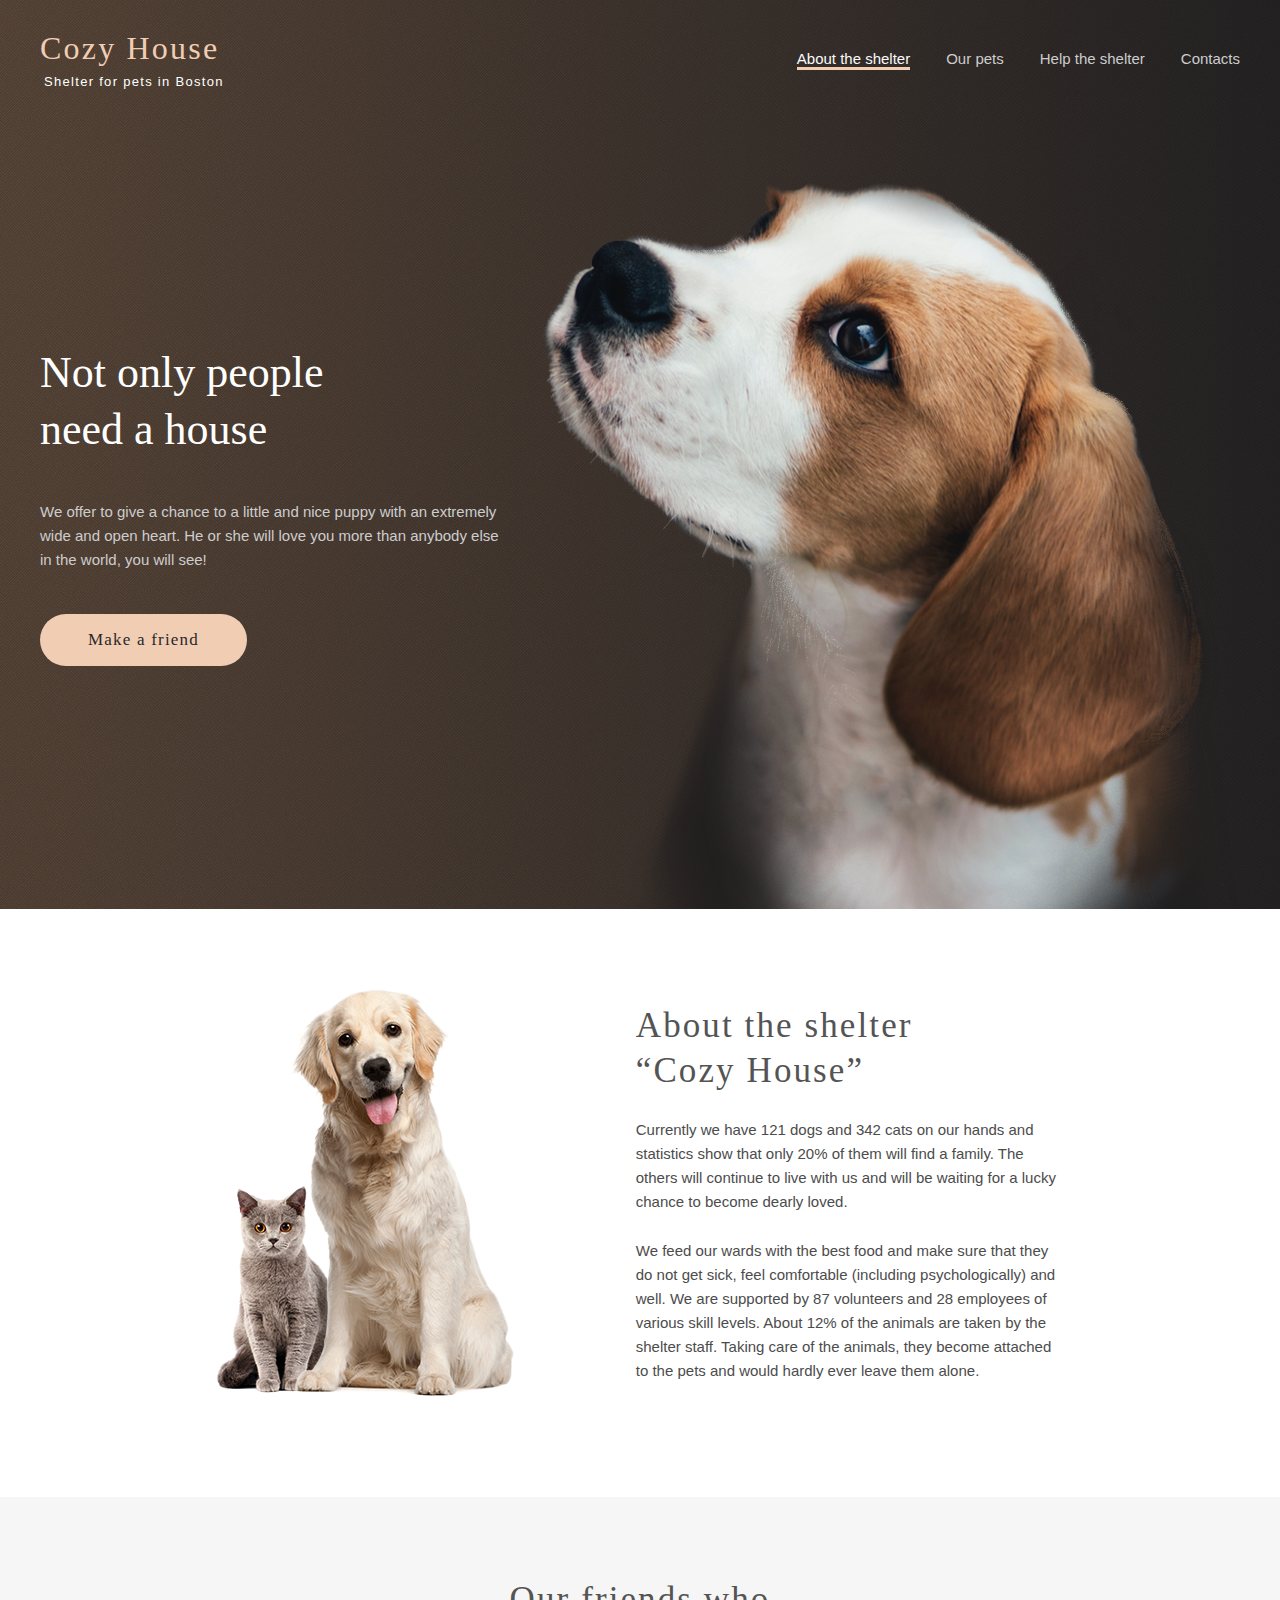
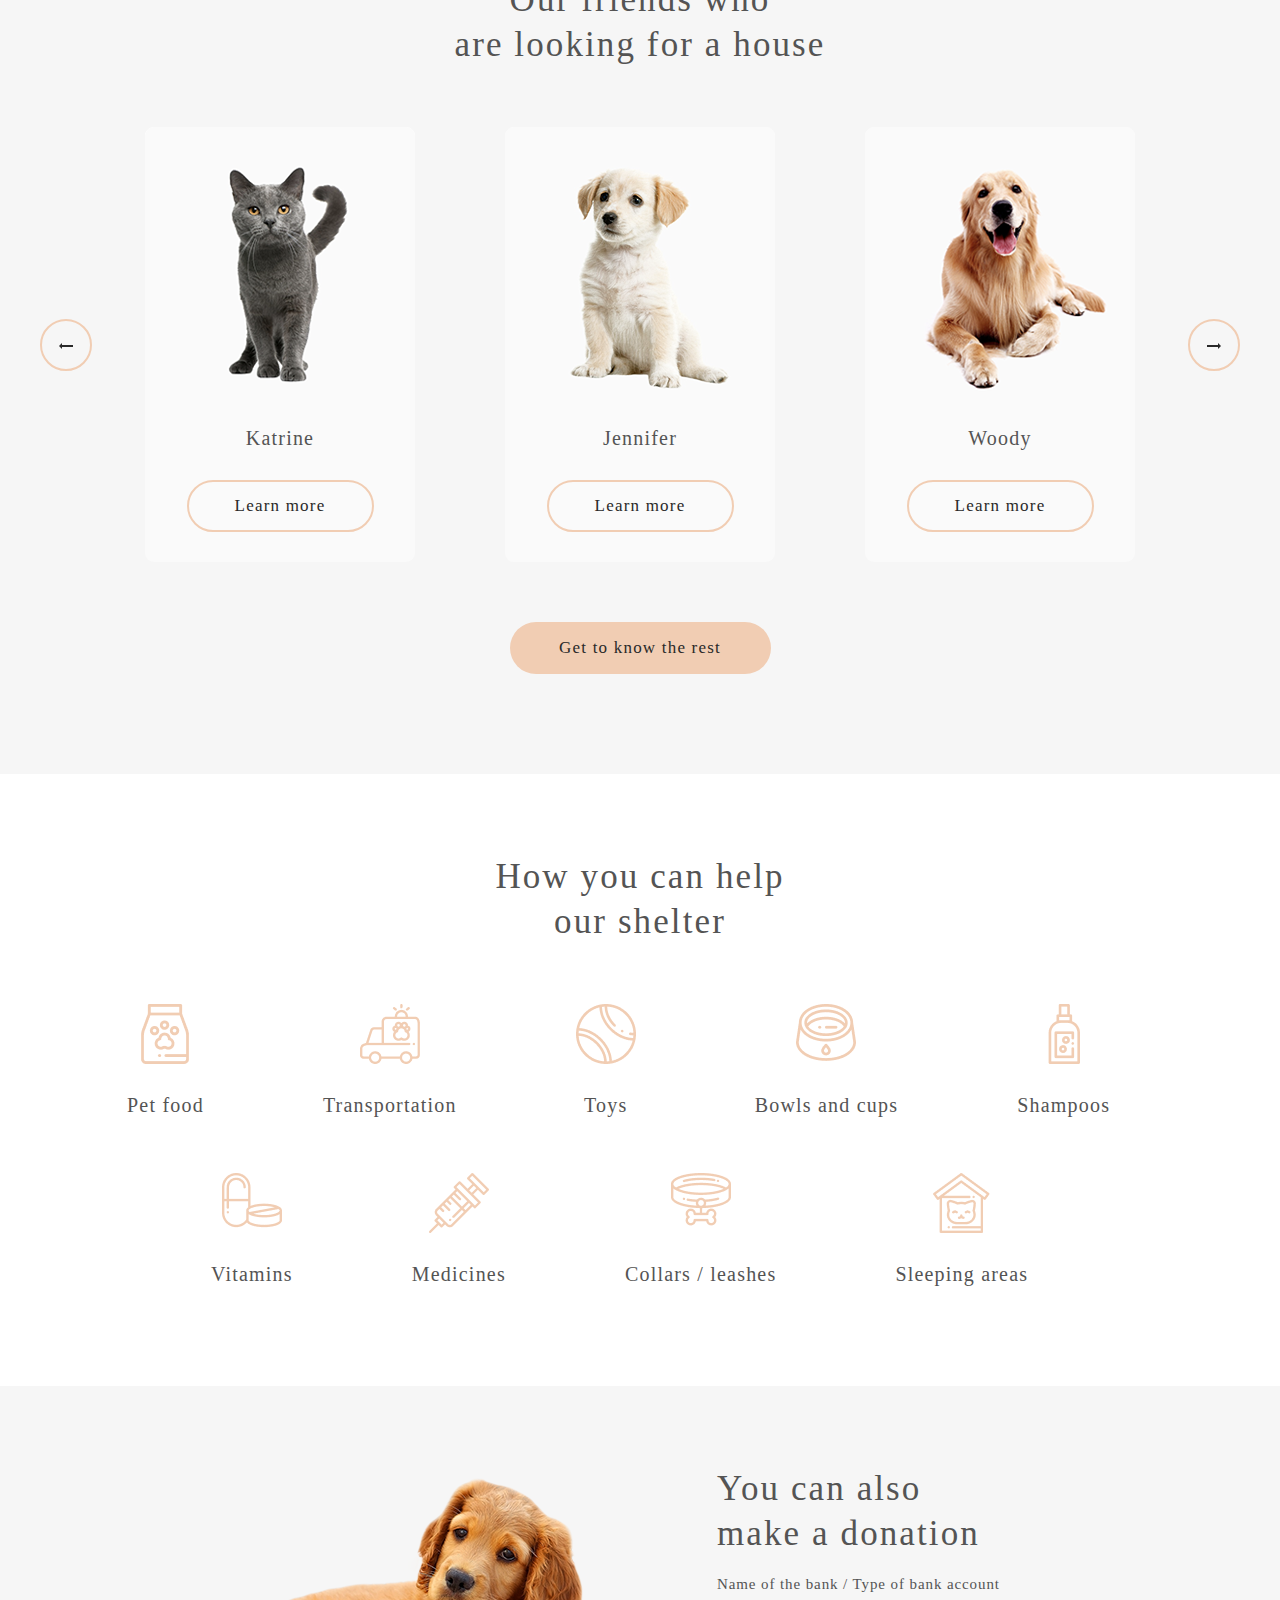
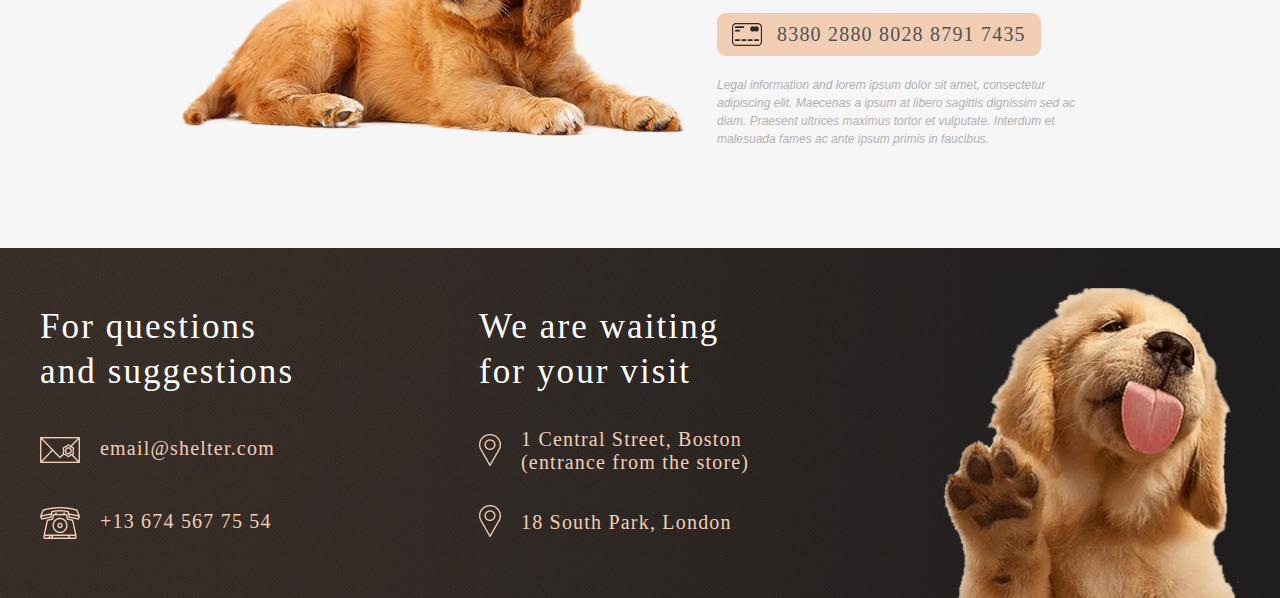
==== shelter/pages/main/index.html @ c8d2d680 "feat: add pets page header responsive" ====
<!DOCTYPE html>
<html lang="en">

<head>
  <meta charset="UTF-8">
  <meta http-equiv="X-UA-Compatible" content="IE=edge">
  <meta name="viewport" content="width=device-width, initial-scale=1.0">
  <link rel="stylesheet" href="./style.css">
  <link rel="icon" href="../../assets/cat-silhouette.svg">
  <title>Shelter</title>
</head>

<body>
  <div class="gradient-container">
    <!-- HEADER -->
    <header class="header">
      <div class="header-wrapper wrapper">
        <div class="header-container">
          <a href="#">
            <div class="logo-container">
              <h3 class="logo-title">
                Cozy House
              </h3>
              <span class="logo-text">Shelter for pets in Boston</span>
            </div>
          </a>
          <nav class="nav top">
            <ul class="nav-list">
              <li class="nav-item nav-link highlight-text">
                About the shelter
              </li>
              <li class="nav-item"><a
                  href="https://rolling-scopes-school.github.io/elenaanisimova-JSFE2023Q1/shelter/pages/our-pets/"
                  class="nav-link">Our pets</a></li>
              <li class="nav-item"><a href="#help" class="nav-link">Help the shelter</a></li>
              <li class="nav-item"><a href="#contacts" class="nav-link">Contacts</a></li>
            </ul>
          </nav>
          <div class="burger-icon-wrapper">
            <div class="burger-line"></div>
            <div class="burger-line"></div>
            <div class="burger-line"></div>
          </div>
        </div>
      </div>
    </header>
    <!-- MAIN  -->
    <main>
      <!--  SECTION NOT ONLY-->
      <section class="section-not-only">
        <div class="section-not-only-wrapper wrapper">
          <div class="not-only-container">
            <div class="not-only-text-container">
              <h1 id="h1" class="not-only-heading mobile-heading">Not only people<br> need a house</h1>
              <div class="paragraph">We offer to give a chance to a little and nice puppy with an extremely<br
                  class="paragraph-space"> wide and open
                heart.
                He or she will love you more than anybody else<br class="paragraph-space"> in the world, you will see!
              </div>
              <a href="#our-friends">
                <div class="button_make-friend button">
                  <span class="button-text">
                    Make a friend
                  </span>
                </div>
              </a>
            </div>
            <div class="not-only-puppy-container"></div>
          </div>
        </div>
      </section>

      <!--  SECTION ABOUT-->
      <section class="section-about">
        <div class="about-section-wrapper  wrapper">
          <div class="about-container">
            <div class="about-section-img"></div>
            <div class="about-text-container">
              <h3 class="about-section-heading section-heading mobile-heading">About the shelter <br> “Cozy House”</h3>
              <div class="about-paragraph first">Currently we have 121 dogs and 342 cats on our hands and statistics
                show
                that
                only 20% of them will find a family. The others will continue to live with us and will be waiting for a
                lucky chance to become dearly loved.</div>
              <div class="about-paragraph second">We feed our wards with the best food and make sure that they do not
                get
                sick,
                feel comfortable (including psychologically) and well. We are supported by 87 volunteers and 28
                employees
                of
                various skill levels. About 12% of the animals are taken by the shelter staff. Taking care of the
                animals,
                they become attached to the pets and would hardly ever leave them alone.</div>
            </div>
          </div>
        </div>
      </section>
      <!--  SECTION OUR FRIENDS-->
      <section class="section-our-friends" id="our-friends">
        <div class="section-our-friends-wrapper wrapper">
          <div class="our-friends-container">
            <h3 class="our-friends-heading section-heading mobile-heading">
              Our friends who <br>
              are looking for a house
            </h3>
            <div class="slider-container">
              <form class="arrow_form left">
                <button type="button" class="arrow-left button">
                  <img src="../../assets/arrow.png" alt="slider-arrow" class="arrow-img arrow-left">
                </button>
              </form>
              <div class="slider-images-container">
                <div class="slider-card">
                  <div class="pet-img kathrine"></div>
                  <div class="pet-name paragraph-20">Katrine</div>
                  <form class="buttons form_learn-more">
                    <button type="button" class="button_learn-more button">
                      <span class="button-text">
                        Learn more
                      </span>
                    </button>
                  </form>
                </div>
                <div class="slider-card jennifer">
                  <div class="pet-img jennifer"></div>
                  <div class="pet-name paragraph-20">Jennifer</div>
                  <form class="buttons form_learn-more">
                    <button type="button" class="button_learn-more button">
                      <span class="button-text">
                        Learn more
                      </span>
                    </button>
                  </form>
                </div>
                <div class="slider-card woody">
                  <div class="pet-img woody"></div>
                  <div class="pet-name paragraph-20">Woody</div>
                  <form class="buttons form_learn-more">
                    <button type="button" class="button_learn-more button">
                      <span class="button-text">
                        Learn more
                      </span>
                    </button>
                  </form>
                </div>
              </div>
              <form class="arrow_form right">
                <button type="button" class="arrow-right button">
                  <img src="../../assets/arrow.png" alt="slider-arrow" class="arrow-img arrow-right">
                </button>
              </form>
            </div>
            <a href="https://rolling-scopes-school.github.io/elenaanisimova-JSFE2023Q1/shelter/pages/our-pets/">
              <div class="buttons form_get-know">
                <div class="button_get-know button">
                  <span class="button-text">
                    Get to know the rest
                  </span>
                </div>
              </div>
            </a>
          </div>
        </div>
      </section>
      <!--  SECTION HELP-->
      <section class="section-help" id="help">
        <h3 class="section-help-heading section-heading mobile-heading">How you can help <br>
          our shelter</h3>
        <div class="section-help-wrapper wrapper">
          <div class="help-container">
            <div class="help-item">
              <img src="../../assets/vector-pet-food.png" alt="pet-food-icon">
              <div class="help-item-text">Pet food</div>
            </div>
            <div class="help-item">
              <img src="../../assets/vector-transportation.png" alt="transportation-icon">
              <div class="help-item-text">Transportation</div>
            </div>
            <div class="help-item">
              <img src="../../assets/vector-toys.png" alt="toys-icon">
              <div class="help-item-text">Toys</div>
            </div>
            <div class="help-item bowls">
              <img src="../../assets/vector-bowls-and-cups.png" alt="bowls-icon">
              <div class="help-item-text">Bowls and cups</div>
            </div>
            <div class="help-item">
              <img src="../../assets/vector-shampoos.png" alt="shampoos-icon">
              <div class="help-item-text">Shampoos</div>
            </div>
            <div class="help-item vitamins">
              <img src="../../assets/vector-vitamins.png" alt="vitamins-icon">
              <div class="help-item-text">Vitamins</div>
            </div>
            <div class="help-item">
              <img src="../../assets/vector-medicines.png" alt="medicines-icon">
              <div class="help-item-text">Medicines</div>
            </div>
            <div class="help-item collars">
              <img src="../../assets/vector-collars.png" alt="collars-icon">
              <div class="help-item-text">Collars / leashes</div>
            </div>
            <div class="help-item">
              <img src="../../assets/vector-sleeping-area.png" alt="sleeping-areas-icon">
              <div class="help-item-text">Sleeping areas</div>
            </div>
          </div>
        </div>
      </section>
      <!--  SECTION DONATION-->
      <section class="section-donation">
        <div class="section-donation-wrapper wrapper">
          <div class="donation-container">
            <div class="donation-puppy-container">
            </div>
            <div class="donation-text-container">
              <h3 class="section-donation-heading section-heading mobile-heading">You can also<br> make a donation</h3>
              <div class="paragraph-bank-name">Name of the bank / Type of bank account</div>
              <div class="card-number-container">
                <img src="../../assets/credit-card.svg" alt="credit-card" class="card-image">
                <a href="#">
                  <div class="card-number">8380 2880 8028 8791 7435</div>
                </a>
              </div>
              <div class="paragraph-card-legal">Legal information and lorem ipsum dolor sit amet, consectetur adipiscing
                elit. Maecenas a ipsum at libero sagittis dignissim sed ac diam. Praesent ultrices maximus tortor et
                vulputate. Interdum et malesuada fames ac ante ipsum primis in faucibus.</div>
            </div>
          </div>
        </div>
      </section>
    </main>
    <!-- FOOTER -->
    <footer class="footer" id="contacts">
      <div class="footer-wrapper wrapper">
        <div class="footer-container">
          <div class="footer-text-container">
            <div class="contacts-container">
              <div class="footer-heading section-heading mobile-heading contacts">For questions <br> and suggestions
              </div>
              <div class="contact-container email">
                <a href="mailto:email@shelter.com">
                  <img src="../../assets/mail.png" alt="email-icon" class="email-img">
                </a>
                <a href="mailto:email@shelter.com">
                  <span class="email contact">email@shelter.com</span>
                </a>
              </div>
              <div class="contact-container">
                <a href="tel:+136745677554">
                  <img src="../../assets/phone.png" alt="phone-icon" class="phone-img">
                </a>
                <a href="tel:+136745677554">
                  <span class="phone contact">+13 674 567 75 54</span></a>
              </div>
            </div>
            <div class="adresses-container">
              <div class="footer-heading section-heading mobile-heading adresses">We are waiting <br> for your visit
              </div>
              <div class="contact-container boston">
                <a href="https://www.google.ru/maps/d/viewer?mid=1NryYrCuIfABGvvx9IG0QaoWJQ10&hl=ru" target="_blank"
                  rel="noopener noreferrer">
                  <img src="../../assets/pin.png" alt="pin-icon" class="pin-img first">
                </a>
                <a href="https://www.google.ru/maps/d/viewer?mid=1NryYrCuIfABGvvx9IG0QaoWJQ10&hl=ru" target="_blank"
                  rel="noopener noreferrer">
                  <span class="location contact">1 Central Street, Boston (entrance from the store)</span>
                </a>
              </div>
              <div class="contact-container london">
                <a href="https://www.google.ru/maps/d/viewer?mid=1M95YwmiNwhFmFcnORhLzRjByabI&hl=ru" target="_blank"
                  rel="noopener noreferrer">
                  <img src="../../assets/pin.png" alt="pin-icon" class="pin-img second">
                </a>
                <a href="https://www.google.ru/maps/d/viewer?mid=1M95YwmiNwhFmFcnORhLzRjByabI&hl=ru" target="_blank"
                  rel="noopener noreferrer">
                  <span class="location contact">18 South Park, London</span>
                </a>
              </div>
            </div>
          </div>
          <div class="footer-image"></div>
        </div>
      </div>
    </footer>
  </div>
  <script src="script.js"></script>
</body>

</html>
---- shelter/pages/main/style.css ----
root {
  --main-color-beige: #F1CDB3;
  --beige-light-hover: #FDDCC4;
}

html {
  scroll-behavior: smooth;

}

* {
  box-sizing: border-box;
  margin-block-start: 0em;
  margin-block-end: 0em;
  margin-inline-start: 0px;
  margin-inline-end: 0px;
  padding-inline-start: 0px;
  font-family: Georgia;
}

body {
  display: flex;
  flex-direction: column;
  justify-content: flex-start;
  min-height: 100vh;
  margin: 0 auto;
  padding: 0;
  /* overflow-x: hidden; */
  width: 100%;
  background-image: radial-gradient(100% 215.42% at 0% 0%, #5B483A 0%, #262425 100%);
}

.gradient-container {
  width: 100%;
  background-image: url(../../assets/noise_transparent.png);
}

main {
  display: flex;
  flex-direction: column;
  justify-content: flex-start;
  height: 100%;
}

a {
  text-decoration: none;
  color: inherit;
  cursor: pointer;
}

.wrapper {
  max-width: 1280px;
  margin: 0 auto;
}

.background-container {
  background-position: top;
  background-size: 100% auto;
  height: 100%;
}

.header {
  padding-top: 30px;
}

.header-container {
  display: flex;
  justify-content: space-between;
  flex-direction: row;
  align-items: center;
  width: 100%;
  height: 100%;
  padding-left: 40px;
  padding-right: 40px;
}

.logo-title {
  font-size: 32px;
  color: #F1CDB3;
  font-weight: 400;
  margin-bottom: 5px;
  letter-spacing: 2.2px;
}

.logo-text {
  color: white;
  font-size: 13px;
  font-family: 'Arial';
  letter-spacing: 1.3px;
  margin-left: 4px;
}

.logo-title:hover,
.logo-text:hover {
  color: #FDDCC4;
  transition: 0.3s;
}

.logo-title:active,
.logo-text:active {
  color: #f8e6da;
  transition: 0.3s;
}

.nav-list {
  display: flex;
  justify-content: center;
  align-items: center;
  list-style: none;
  gap: 36px;
}

.nav-item {
  border-bottom: 3px solid transparent;
}

.nav-link,
.paragraph {
  font-size: 15px;
  color: #CDCDCD;
  font-family: 'Arial';
}

.nav-link:hover {
  color: #FAFAFA;
  transition: 0.3s;
}

.nav-link:active {
  color: #FAFAFA;
  border-bottom: 3px solid #F1CDB3;
  /* transition: 0.3s; */
}

.highlight-text.nav-link {
  color: #Fafafa;
  border-bottom: 3px solid #F1CDB3;
  cursor: auto;
}

.burger-icon-wrapper {
  display: flex;
  flex-direction: column;
  gap: 8px;
  color: white;
}

.burger-line {
  width: 30px;
  height: 2px;
  background-color: #F1CDB3;
}

.not-only-container {
  display: flex;
  flex-direction: row;
  gap: 42px;
  gap: 3.5%;
  margin-left: 40px;
  margin-right: 40px;
  justify-content: flex-start;
}

.not-only-text-container {
  margin-top: 254px;
  width: fit-content;
  width: -moz-fit-content;
}

.not-only-puppy-container {
  background: url(../../assets/start-screen-puppy.png);
  width: 698px;
  height: 728px;
  margin-top: 91px;
}

.not-only-heading {
  font-size: 44px;
  font-family: Georgia;
  font-weight: 400;
  color: white;
  margin-bottom: 42px;
  line-height: 57.2px
}

.button {
  border-radius: 100px;
  padding: 0px;
  border-width: 0px;
  cursor: pointer;
}

.button_make-friend {
  background-color: #F1CDB3;
  width: 207px;
  height: 52px;
  display: flex;
  justify-content: center;
  align-items: center;
}

.button:hover,
.arrow-left.button:hover,
.arrow-right.button:hover,
button:hover {
  background-color: #FDDCC4;
  border: none;
  transition: 0.3s;
}

.button:active,
.arrow-left.button:active,
.arrow-right.button:active,
button:active {
  background-color: #f8e6da;
  border: none;
  transition: 0.3s;
}

.paragraph {
  margin-bottom: 42px;
  line-height: 1.5rem;
}

.button-text {
  color: #292929;
  font-size: 17px;
  font-family: Georgia;
  letter-spacing: 1.2px;
}

/* SECTION ABOUT  */
.section-about {
  background-color: white;
}

.about-container {
  display: flex;
  flex-direction: row;
  justify-content: space-between;
  margin-left: 16.8%;
  margin-right: 16.8%;
  padding-top: 80px;
  padding-bottom: 100px;
  gap: 9.375%;
}

.about-text-container {
  margin-top: 14px;
  display: flex;
  flex-direction: column;
  width: 50.5%;
}

.section-heading {
  font-family: Georgia;
  font-size: 35px;
  font-weight: 400;
  line-height: 45px;
  letter-spacing: 0.06em;
}

.about-section-heading {
  text-align: left;
  color: #545454;
}

.about-section-img {
  height: 408px;
  background-image: url(../../assets/about-pets.png);
  background-repeat: no-repeat;
  min-width: 300px;
}

.about-paragraph.first,
.about-paragraph.second {
  margin-top: 25px;
}

.about-paragraph {
  font-family: Arial;
  font-size: 15px;
  font-weight: 400;
  line-height: 24px;
  text-align: left;
  color: #4C4C4C;
}

/* SECTION OUR FRIENDS/SLIDER */
.section-our-friends {
  background-color: #F6F6F6;
  color: #545454;
  padding-top: 80px;
  padding-bottom: 100px;
  display: flex;
  justify-content: center;
}

.our-friends-heading {
  margin-bottom: 60px;
  text-align: center;
}

.slider-container {
  display: flex;
  flex-direction: row;
  gap: 53px;
  margin-bottom: 60px;
}

.slider-images-container {
  display: flex;
  flex-direction: row;
  gap: 90px;
}

.slider-card {
  background-color: #FAFAFA;
  border-radius: 9px;
  padding-bottom: 30px;
  cursor: pointer;
}

.slider-card:hover {
  background-color: white;
}

.arrow_form {
  display: flex;
  align-items: center;
}

.arrow-left.button,
.arrow-right.button {
  background-color: #F6F6F6;
  border: 2px solid #F1CDB3;
  width: 52px;
  height: 52px;
}

.arrow-img.arrow-right {
  transform: rotate(180deg);
}

/* SLIDER CARDS */
.pet-img {
  width: 270px;
  height: 270px;
  margin-bottom: 30px;
}

.kathrine.pet-img {
  background: url(../../assets/pets-katrine.png);

}

.jennifer.pet-img {
  background: url(../../assets/pets-jennifer.png);
}

.woody.pet-img {
  background: url(../../assets/pets-woody.png);
}

.pet-name {
  margin-bottom: 30px;
}

.paragraph-20,
.help-item-text,
.card-number,
.contact {
  font-family: Georgia;
  font-size: 20px;
  font-weight: 400;
  line-height: 23px;
  letter-spacing: 0.06em;
  text-align: center;
}

.card-number:hover {
  color: #262425;
  transition: 0.3s;
}

.card-number:active {
  color: #292929;
  text-decoration: underline;
  transition: 0.3s;
}

.form_learn-more {
  display: flex;
  justify-content: center;
}

.button_learn-more {
  width: 187px;
  height: 52px;
  background-color: #FAFAFA;
  border: 2px solid #F1CDB3;
}

.button_learn-more:active {
  background-color: #f8e6da !important;
}

.slider-card:hover button {
  background-color: #FDDCC4;
  transition: 0.3s;
}

.form_get-know {
  width: 261px;
  height: 52px;
  margin: 0 auto;
}

.button_get-know {
  width: 261px;
  height: 52px;
  background-color: #F1CDB3;
  display: flex;
  justify-content: center;
  align-items: center;
}

/* SECTION HELP  */

.section-help {
  background: #fff;
  color: #545454;
  padding-top: 80px;
  padding-bottom: 100px;
}

.section-help-heading {
  text-align: center;
  margin-bottom: 60px;
}

.help-container {
  max-width: 80.15%;
  margin-left: auto;
  margin-right: auto;
  display: flex;
  row-gap: 56px;
  column-gap: 119px;
  flex-wrap: wrap;
}

.help-item {
  height: 113px;
  width: fit-content;
  width: -moz-fit-content;
  display: flex;
  flex-direction: column;
  justify-content: space-between;
}

.help-item img {
  align-self: center;

}

.help-item.vitamins {
  margin-left: 84px;
}

/* SECTION DONATION  */

.section-donation {
  background-color: #F6F6F6;
  color: #545454;
  padding-top: 80px;
  padding-bottom: 100px;
}

.donation-container {
  margin-left: auto;
  margin-right: auto;
  display: flex;
  flex-direction: row;
  gap: 30px;
  width: 71.56%;
  min-width: 888px;
}

.donation-text-container {
  min-width: 353px;
}

.donation-puppy-container {
  background: no-repeat url(../../assets/donation-dog.png);
  width: 505px;
  min-width: 505px;
  height: 261px;
  margin-top: 11px;
}

.paragraph-bank-name {
  margin-top: 20px;
  margin-bottom: 20px;
  font-size: 15px;
  line-height: 17px;
  letter-spacing: 0.06em;
}

.card-number-container {
  display: flex;
  flex-direction: row;
  width: fit-content;
  width: -moz-fit-content;
  gap: 15px;
  background-color: #F1CDB3;
  padding: 10px 15px;
  border-radius: 9px;
  margin-bottom: 20px;
}

.paragraph-card-legal {
  font-family: Arial;
  font-size: 12px;
  font-style: italic;
  font-weight: 400;
  line-height: 18px;
  text-align: left;
  color: #B2B2B2;
}

/* FOOTER  */
.footer {
  background-image: url(../../assets/noise_transparent.png);
  padding-top: 40px;
}

.footer-container {
  margin-left: 40px;
  margin-right: 40px;
  display: flex;
  flex-direction: row;
  justify-content: space-between;
}

.footer-text-container {
  display: flex;
  flex-direction: row;
  justify-content: space-between;
  width: 57.89vw;
  padding-top: 16px;
}

.footer-heading {
  color: #fff;
}

.footer-heading.contacts {
  margin-bottom: 43px;

}

.contacts-container {
  max-width: 279px;
}

.footer-heading.adresses {
  margin-bottom: 34px;
}

.adresses-container {
  max-width: 302px;
}

.contact-container {
  display: flex;
  flex-direction: row;
  gap: 20px;
}

.contact-container span:hover {
  color: #F6F6F6;
  transition: 0.4s;
}

.contact-container span:active {
  color: #F6F6F6;
  text-decoration: underline;
  transition: 0.4s;
}

.contact-container img {
  align-self: flex-start;
}

.contact-container img:hover {
  background-color: #fddcc453;
  transition: 0.4s;
}

.contact-container img:active {
  background-color: #fafafa73;
  transition: 0.4s;
}

.contact {
  color: #F1CDB3;
  text-align: left;
}

.boston {
  margin-bottom: 37px;
}

.contact-container.email {
  margin-bottom: 43px;
}

.phone-img {
  margin-top: -3px;
}

.pin-img.first {
  margin-top: 6px;
}

.pin-img.second {
  margin-top: -6px;
}

.pin-img:hover {
  border-radius: 5px;
  transition: 0.4s;
}

.pin-img:active {
  border-radius: 5px;
  transition: 0.4s;
}

.footer-image {
  background: no-repeat url(../../assets/footer-puppy.png);
  width: 300px;
  height: 310px;
}

@media screen and (max-width: 1279px) {

  .not-only-container {
    /* gap:0; */
    margin-right: 0;
  }

  .about-container {
    margin-left: 16vw;
    margin-right: 16vw;
  }

  /* SLIDER  */

  .slider-card.woody {
    display: none;
  }

  .help-item.vitamins {
    margin-left: 0;
  }

  .help-container {
    max-width: 82%;
    column-gap: 60px;
    display: grid;
    grid-template-columns: repeat(3, 22.1vw);
    grid-template-rows: repeat(3, 1fr);
    justify-content: center;
    justify-items: center;
  }

  .help-item {
    align-self: center
  }

  .help-item-text {
    min-width: 170px;
  }

}

@media screen and (max-width: 1200px) {
  .not-only-container {
    flex-direction: column;
    align-items: center;
    margin-top: 60px;
    margin-left: auto;
    margin-right: auto;
    width: 59.89%;
  }

  .not-only-text-container {
    margin-top: 2px;
  }

  .not-only-puppy-container {
    background: no-repeat url(../../assets/start-screen-puppy-tablet.png);
    width: 569px;
    height: 593px;
    max-height: 593px;
    margin-top: 98px;
    margin-left: 17.9vw;
  }

  .button_make-friend {
    margin-left: auto;
    margin-right: auto;
  }
}

@media screen and (max-width: 1060px) {
  .footer {
    padding-top: 14px;
  }

  .footer-container {
    width: 75.39vw;
    margin-left: auto;
    margin-right: auto;
  }

  .footer-container {
    flex-direction: column;
    align-items: center;
    gap: 62px;
  }

  .footer-text-container {
    width: 83.39vw;
  }
}

@media screen and (max-width: 976px) {
  .about-container {
    margin-left: 10vw;
    margin-right: 10vw;
  }

  .slider-images-container {
    gap: 8.2vw;
  }

  .slider-container {
    gap: 5vw;
  }

  .donation-container {
    flex-direction: column-reverse;
    align-items: center;
    width: fit-content;
    max-width: 505px;
    min-width: auto;
    gap: 49px;
  }

  .donation-text-container {
    max-width: 380px;
  }

  .paragraph-bank-name {
    margin-top: 19px;
    margin-bottom: 19px;
  }
}

@media screen and (max-width: 830px) {
  .about-section-heading {
    min-width: 302px;
  }

  .slider-images-container {
    gap: 6.2vw;
  }

  .slider-container {
    gap: 3vw;
  }
}

@media screen and (max-width: 785px) {
  .paragraph-space {
    display: none;
  }
}

@media screen and (min-width: 768px) {
  .burger-icon-wrapper {
    display: none;
  }
}

@media screen and (max-width: 768px) {

  .header-container {
    padding-left: 30px;
    padding-right: 30px;
  }

  /* SECTION ABOUT  */

  .about-container {
    flex-direction: column-reverse;
    margin-left: 22vw;
    margin-right: 22vw;
    gap: 80px;
  }

  .about-text-container {
    margin-top: 0;
    width: 100%;
  }

  .about-section-img {
    margin: auto;
    width: 69.7%;
    min-width: 300px;
    background-size: contain;
    background-position: left;
  }

  /* SLIDER SECTION  */

  .our-friends-container {
    padding-left: 30px;
    padding-right: 30px;
  }

  .slider-container {
    gap: 12px;
  }

  .slider-images-container {
    gap: 40px;
  }
}

@media screen and (max-width: 767.2px) {

  .nav-item,
  .nav,
  .nav-list {
    display: none;
  }

  .paragraph-space {
    display: none;
  }

  .not-only-container {
    text-align: center;
    width: 90%;
    gap: 0;
  }

  .not-only-puppy-container {
    width: 74vw;
    min-width: 260px;
    height: 77vw;
    min-height: 272px;
    background-size: 100% auto;
  }

  .not-only-heading {
    font-size: 30px;
    line-height: normal;
  }

  .about-section-heading {
    min-width: auto;
    text-align: center;
  }

  .our-friends-container {
    padding-left: 0;
    padding-right: 0;
  }

  .slider-container {
    position: relative;
    margin-bottom: 114px;
  }

  .arrow_form {
    position: absolute;
    bottom: -71px;
  }

  .arrow_form.left {
    left: calc(50% - 92px);
  }

  .arrow_form.right {
    right: calc(50% - 92px);
  }

  /* HELP SECTION */

  .section-help {
    padding-top: 42px;
  }

  .section-help-heading {
    margin-bottom: 42px;
  }

  .help-container {
    grid-template-columns: repeat(2, 40.6vw);
    grid-gap: 30px;
  }

  .help-item {
    height: 87px;
  }

  .help-item img {
    max-height: 50px;
  }

  .help-item.collars img {
    max-height: 43.7px;
    margin-top: 2px;
  }

  .help-item.vitamins img {
    max-height: 45.13px;
    margin-top: 2px;
  }

  .help-item.bowls img {
    max-height: 47.35px;
  }

  .help-item-text {
    font-size: 15px;
    line-height: 16.5px;
    min-width: 130px;
  }

  /* SECTION DONATION  */
  .donation-container {
    width: 87.5%;
  }

  .donation-text-container {
    min-width: fit-content;
  }

  .section-donation-heading,
  .footer-heading {
    text-align: center;
  }

  .card-number-container {
    margin-left: auto;
    margin-right: auto;
  }

  .paragraph-bank-name {
    text-align: center;
    letter-spacing: normal;
  }

  .paragraph-card-legal {
    max-width: 370px;
    text-align: justify;
  }

  /* FOOTER  */
  .footer-container {
    gap: 37px;
  }

  .footer-text-container {
    flex-direction: column;
    width: 93.75vw;
    align-items: center;
    gap: 35px;
  }

  .footer-container br {
    display: none;
  }

  .contact-container {
    justify-content: center;
  }

  .section-heading.adresses {
    width: 289px;
    margin-left: 5px;
    margin-bottom: 39px;
  }

  .boston {
    margin-bottom: 44px;
  }

  .pin-img.second {
    margin-top: -4px;
  }

  .contact-container.boston,
  .contact-container.london {
    justify-content: flex-start;
  }

  .contact-container.london span {
    padding-top: 2px;
  }

}
@media screen and (max-width: 767px) {

  .nav-item,
  .nav,
  .nav-list {
    display: none;
  }

  .paragraph-space {
    display: none;
  }

  .not-only-container {
    text-align: center;
    width: 90%;
    gap: 0;
  }

  .not-only-puppy-container {
    width: 74vw;
    min-width: 260px;
    height: 77vw;
    min-height: 272px;
    background-size: 100% auto;
  }

  .not-only-heading {
    font-size: 30px;
    line-height: normal;
  }

  .about-section-heading {
    min-width: auto;
    text-align: center;
  }

  .our-friends-container {
    padding-left: 0;
    padding-right: 0;
  }

  .slider-container {
    position: relative;
    margin-bottom: 114px;
  }

  .arrow_form {
    position: absolute;
    bottom: -71px;
  }

  .arrow_form.left {
    left: calc(50% - 92px);
  }

  .arrow_form.right {
    right: calc(50% - 92px);
  }

  /* HELP SECTION */

  .section-help {
    padding-top: 42px;
  }

  .section-help-heading {
    margin-bottom: 42px;
  }

  .help-container {
    grid-template-columns: repeat(2, 40.6vw);
    grid-gap: 30px;
  }

  .help-item {
    height: 87px;
  }

  .help-item img {
    max-height: 50px;
  }

  .help-item.collars img {
    max-height: 43.7px;
    margin-top: 2px;
  }

  .help-item.vitamins img {
    max-height: 45.13px;
    margin-top: 2px;
  }

  .help-item.bowls img {
    max-height: 47.35px;
  }

  .help-item-text {
    font-size: 15px;
    line-height: 16.5px;
    min-width: 130px;
  }

  /* SECTION DONATION  */
  .donation-container {
    width: 87.5%;
  }

  .donation-text-container {
    min-width: fit-content;
  }

  .section-donation-heading,
  .footer-heading {
    text-align: center;
  }

  .card-number-container {
    margin-left: auto;
    margin-right: auto;
  }

  .paragraph-bank-name {
    text-align: center;
    letter-spacing: normal;
  }

  .paragraph-card-legal {
    max-width: 370px;
    text-align: justify;
  }

  /* FOOTER  */
  .footer-container {
    gap: 37px;
  }

  .footer-text-container {
    flex-direction: column;
    width: 93.75vw;
    align-items: center;
    gap: 35px;
  }

  .footer-container br {
    display: none;
  }

  .contact-container {
    justify-content: center;
  }

  .section-heading.adresses {
    width: 289px;
    margin-left: 5px;
    margin-bottom: 39px;
  }

  .boston {
    margin-bottom: 44px;
  }

  .pin-img.second {
    margin-top: -4px;
  }

  .contact-container.boston,
  .contact-container.london {
    justify-content: flex-start;
  }

  .contact-container.london span {
    padding-top: 2px;
  }

}


@media screen and (max-width: 762px) {

  .section-help,
  .about-container,
  .section-donation {
    padding-bottom: 13.125vw;
  }

}

@media screen and (max-width: 640px) {
  .header-container {
    padding-left: 10px;
    padding-right: 10px;
  }

  .about-container {
    margin-left: 15vw;
    margin-right: 15vw;
  }


  .about-section-img {
    width: calc(47vw);
    min-width: 260px;
  }

  .slider-card.jennifer {
    display: none;
  }

  .slider-container {
    justify-content: center;
  }
}

@media screen and (max-width: 621px) {

  .donation-puppy-container {
    width: 81.25vw;
    height: 42.25vw;
    min-width: 260px;
    min-height: 135.2px;
    background-size: 100% auto;
  }
}

@media screen and (max-width: 603px) {
  .section-donation {
    padding-top: 13.125vw;
  }
}

@media screen and (max-width: 460px) {
  .our-friends-heading {
    font-size: 7.8125vw;
    min-width: 400px;
    min-width: 86.9vw;
  }
}

@media screen and (max-width: 448px) {

  .mobile-heading.section-help-heading,
  .about-section-heading,
  .our-friends-heading,
  .section-donation-heading,
  .footer-heading {
    font-size: 7.8125vw;
    line-height: 10.15vw;
  }
}

@media screen and (max-width: 426px) {

  .card-number {
    font-size: 4.6875vw;
  }

}

@media screen and (max-width: 369px) {

  .footer-image {
    width: 81.35vw;
    height: 84vw;
    background-size: 100% auto;
    background-size: contain;
  }

}

@media screen and (max-width: 326px) {
  .card-number-container {
    gap: 14px
  }
}

@media screen and (max-width: 320px) {

  .header-container {
    padding-left: 20px;
    padding-right: 20px;
  }

  .not-only-container {
    width: auto;
    margin-left: 10px;
    margin-right: 10px;
  }

  .not-only-text-container {
    margin-top: 0px;
  }

  .not-only-puppy-container {
    background: no-repeat url(../../assets/start-screen-puppy-mobile.png);
    margin-top: 104px;
    margin-left: 40px;
  }

  .mobile-heading {
    font-size: 25px;
    text-align: center;
    line-height: 32.5px;
    letter-spacing: 1.35px;
  }

  .paragraph {
    text-align: center;
  }

  /* SECTION ABOUT  */
  .about-container {
    margin-left: 25px;
    margin-right: 25px;
    padding-top: 42px;
    gap: 40px;
    padding-bottom: 42.4px;
  }

  .about-paragraph {
    text-align: justify;
  }

  .about-paragraph.second {
    margin-top: 21px;
  }

  .about-section-img {
    height: 353.6px;
    width: 96.3%;
  }

  /* SLIDER SECTION */

  .section-our-friends {
    padding-top: 42px;
    padding-bottom: 42px;
  }

  .our-friends-container {
    margin-left: 10px;
    margin-right: 10px;
    padding-left: 0;
    padding-right: 0;
  }

  .our-friends-heading {
    margin-bottom: 42px;
  }

  .slider-images-container {
    margin-left: auto;
    margin-right: auto;
  }

  .section-help {
    padding-bottom: 42px;
  }

  /* SECTION DONATION  */

  .section-donation {
    padding-top: 40px;
    padding-bottom: 42px;
  }

  .donation-container {
    width: 87.5%;
    gap: 42px;
  }

  .donation-text-container {
    min-width: 281px;
  }

  .donation-puppy-container {
    background: no-repeat url(../../assets/donation-dog-mobile.png);
    width: 260px;
    min-width: 260px;
    height: 135.2px;
    margin-top: 0px;
  }

  .paragraph-bank-name {
    letter-spacing: 0;
    margin-left: -1px;
    margin-top: 24px;
    margin-bottom: 24px;
  }

  .card-number-container {
    padding: 10px 15px;
    gap: 15px;
  }

  .card-number {
    font-size: 15px;
    line-height: 17px;
    text-align: left;
    margin-top: 3px;
  }

  .paragraph-card-legal {
    text-align: justify;
  }
}
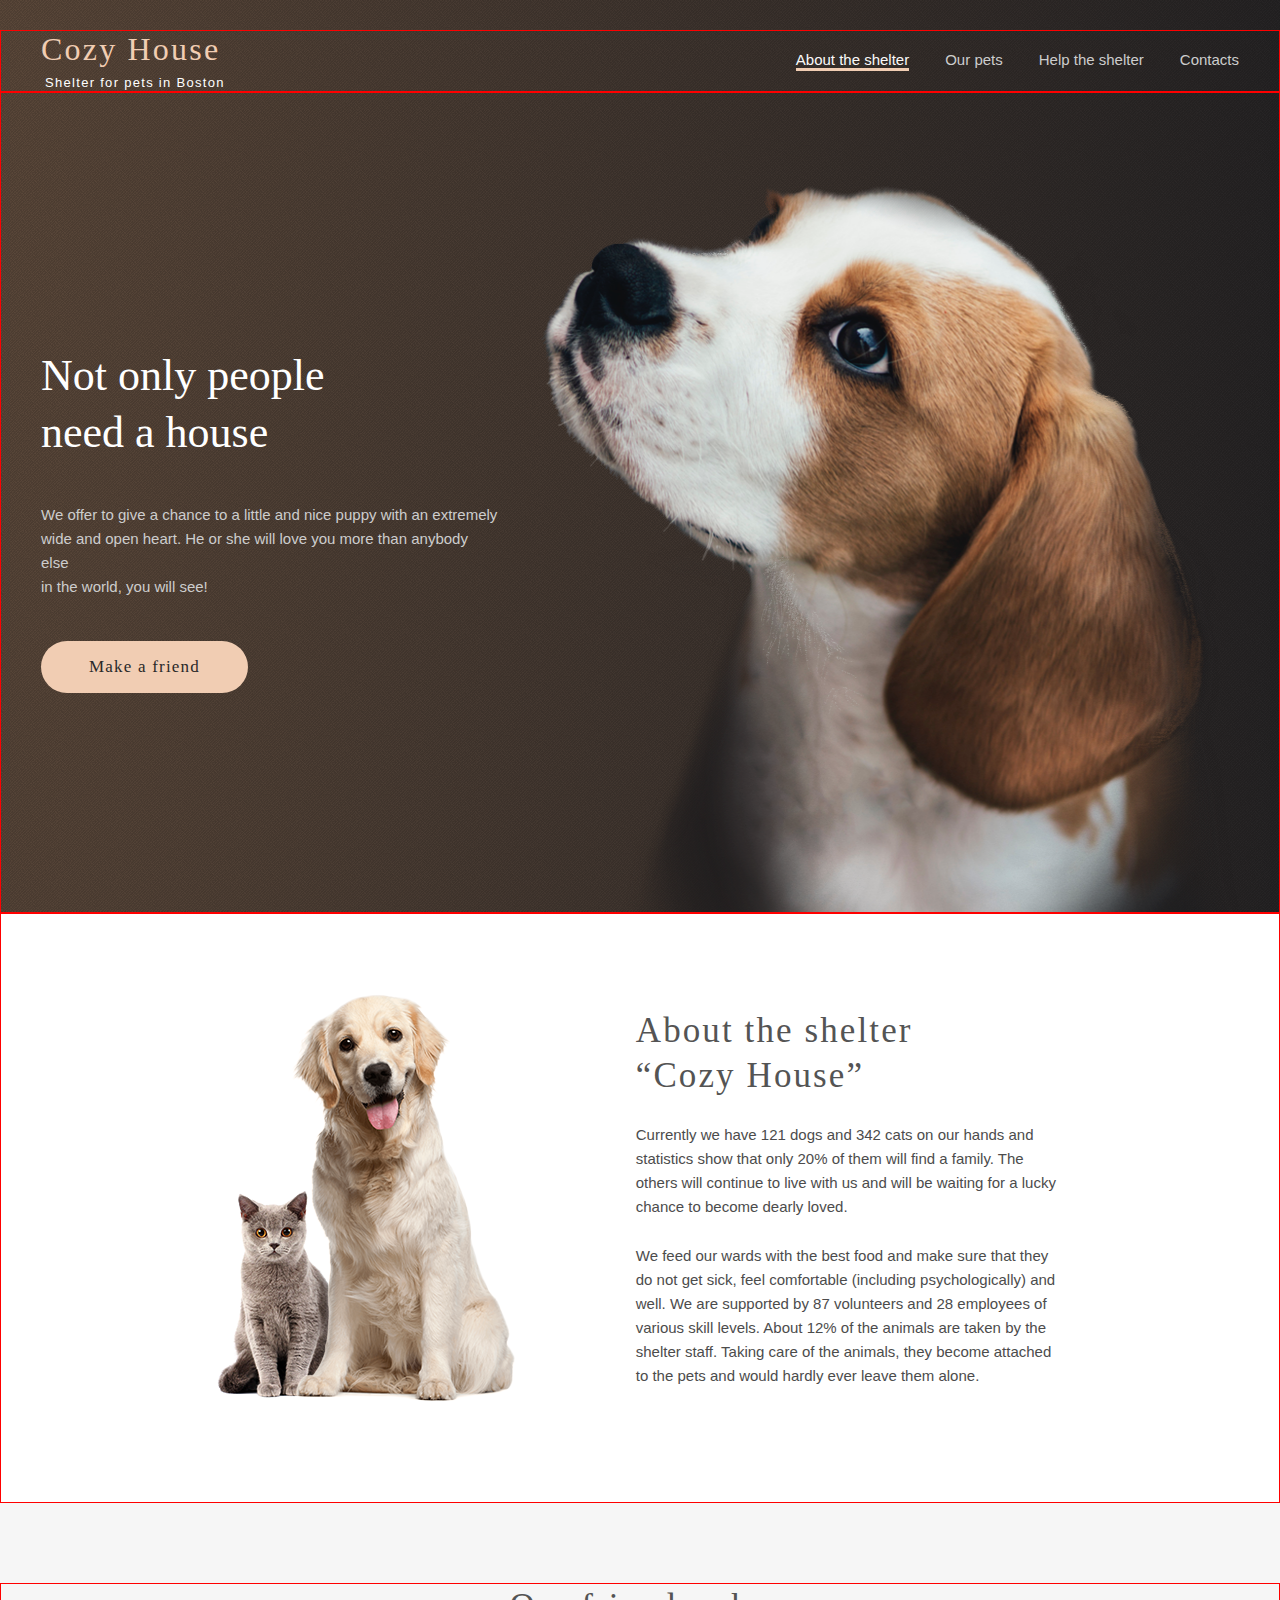
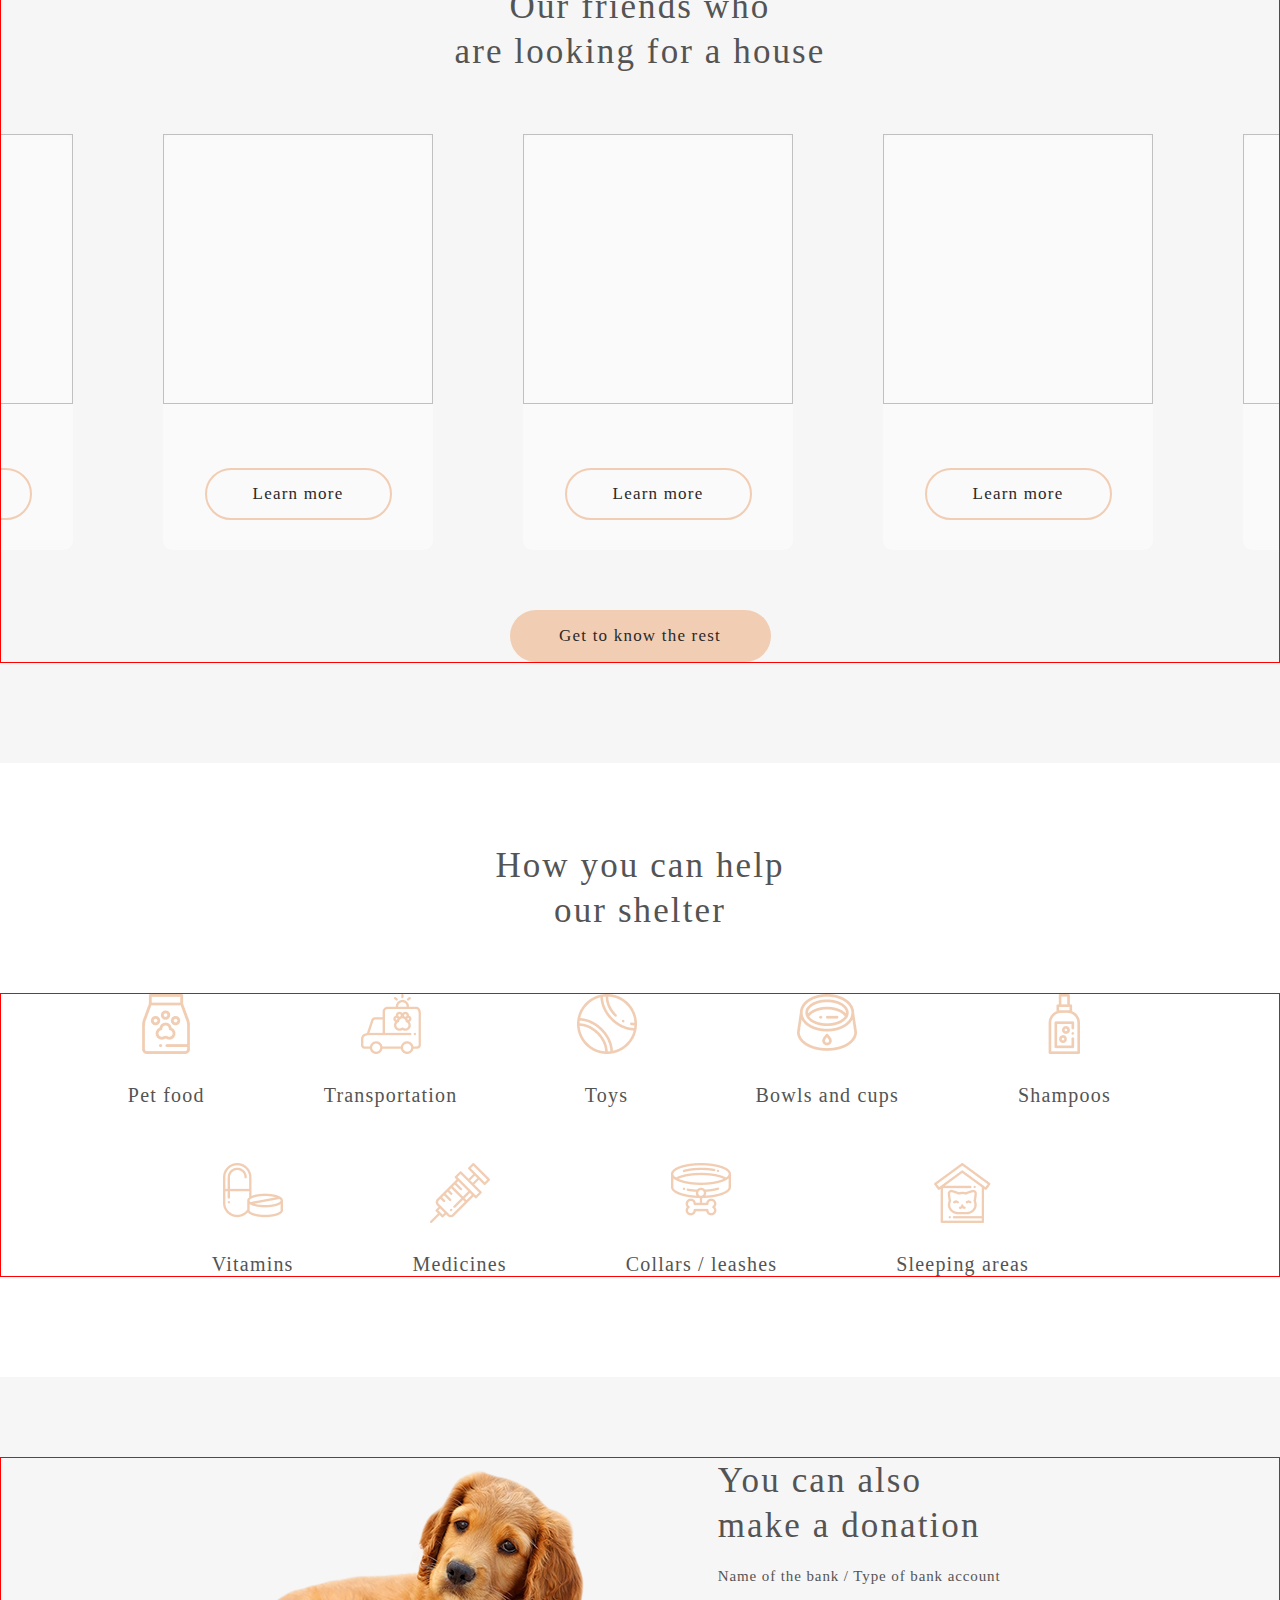
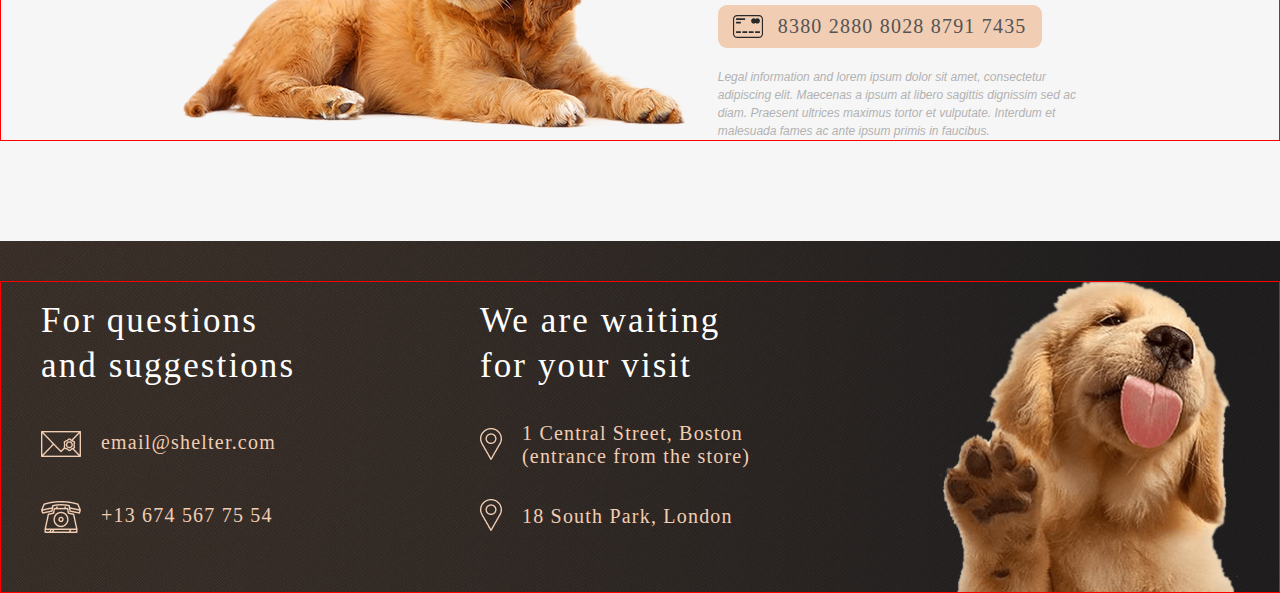
==== commit 25687dbf: "feat: add slider html" ====
--- a/shelter/pages/main/index.html
+++ b/shelter/pages/main/index.html
@@ -36,7 +36,21 @@
               <li class="nav-item"><a href="#contacts" class="nav-link">Contacts</a></li>
             </ul>
           </nav>
-          <div class="burger-icon-wrapper">
+          <!-- BURGER MENU  -->
+          <div class="pop-up-background">
+          </div>
+          <div class="burger-menu-container">
+            <ul class="burger-list">
+              <li class="burger-list-item burger-link "><a class="not-active"> About the shelter</a></li>
+              <li class="burger-list-item"><a
+                  href="https://rolling-scopes-school.github.io/elenaanisimova-JSFE2023Q1/shelter/pages/our-pets/"
+                  class="burger-link active">Our pets</a></li>
+              <li class="burger-list-item"><a href="#help" class="burger-link active">Help the shelter</a></li>
+              <li class="burger-list-item"><a href="#contacts" class="burger-link active">Contacts</a></li>
+            </ul>
+          </div>
+
+          <div class="burger-icon-wrapper burger-open-button">
             <div class="burger-line"></div>
             <div class="burger-line"></div>
             <div class="burger-line"></div>
@@ -109,40 +123,10 @@
                   <img src="../../assets/arrow.png" alt="slider-arrow" class="arrow-img arrow-left">
                 </button>
               </form>
-              <div class="slider-images-container">
-                <div class="slider-card">
-                  <div class="pet-img kathrine"></div>
-                  <div class="pet-name paragraph-20">Katrine</div>
-                  <form class="buttons form_learn-more">
-                    <button type="button" class="button_learn-more button">
-                      <span class="button-text">
-                        Learn more
-                      </span>
-                    </button>
-                  </form>
-                </div>
-                <div class="slider-card jennifer">
-                  <div class="pet-img jennifer"></div>
-                  <div class="pet-name paragraph-20">Jennifer</div>
-                  <form class="buttons form_learn-more">
-                    <button type="button" class="button_learn-more button">
-                      <span class="button-text">
-                        Learn more
-                      </span>
-                    </button>
-                  </form>
-                </div>
-                <div class="slider-card woody">
-                  <div class="pet-img woody"></div>
-                  <div class="pet-name paragraph-20">Woody</div>
-                  <form class="buttons form_learn-more">
-                    <button type="button" class="button_learn-more button">
-                      <span class="button-text">
-                        Learn more
-                      </span>
-                    </button>
-                  </form>
-                </div>
+              <div class="slider-visible-wrapper">
+                <div class="slider-images-container slider-part-one"> </div>
+                <div class="slider-images-container slider-part-two"> </div>
+                <div class="slider-images-container slider-part-three"> </div>
               </div>
               <form class="arrow_form right">
                 <button type="button" class="arrow-right button">
@@ -284,7 +268,7 @@
       </div>
     </footer>
   </div>
-  <script src="script.js"></script>
+  <script type="module" src="script.js"></script>
 </body>
 
 </html>--- a/shelter/pages/main/style.css
+++ b/shelter/pages/main/style.css
@@ -16,6 +16,7 @@
   margin-inline-end: 0px;
   padding-inline-start: 0px;
   font-family: Georgia;
+  /* border: 1px solid red; */
 }
 
 body {
@@ -40,17 +41,20 @@
   flex-direction: column;
   justify-content: flex-start;
   height: 100%;
+
 }
 
 a {
   text-decoration: none;
   color: inherit;
   cursor: pointer;
+  font-family: inherit;
 }
 
 .wrapper {
   max-width: 1280px;
   margin: 0 auto;
+  border: 1px solid red;
 }
 
 .background-container {
@@ -138,11 +142,102 @@
   cursor: auto;
 }
 
+/* BURGER  */
+
+.burger-menu-container {
+  width: 320px;
+  height: 100vh;
+  background-color: #292929;
+  position: fixed;
+  top: 0;
+  right: 0;
+  z-index: 10;
+  transform: translateX(150%);
+  transition: 0.6s ease-out;
+}
+
+.burger-menu_active {
+  transform: translateX(0);
+}
+
+.burger-icon_active {
+  transform: rotate(-90deg);
+  transition: 0.6s all linear;
+  margin-right: -10px;
+}
+
+
+.hidden {
+  visibility: hidden;
+}
+
+.pop-up-background {
+  width: 100vw;
+  height: 100vh;
+  position: absolute;
+  top: 0;
+  left: 0;
+  background-color: #000;
+  opacity: 0.5;
+  transition: 0.3s all linear;
+  overflow: hidden;
+  display: none;
+}
+
+.appearing {
+  transition: 0.3s all linear;
+  display: block;
+}
+
+.burger-list {
+  margin-top: 250px;
+  list-style: none;
+}
+
+.burger-list-item {
+  font-family: Arial;
+  font-size: 32px;
+  font-weight: 400;
+  line-height: 51px;
+  text-align: center;
+  color: #CDCDCD;
+  margin-bottom: 40px;
+}
+
+.burger-link.active:hover {
+  color: #FAFAFA;
+  transition: 0.3s;
+}
+
+.burger-link.active:active {
+  color: #FAFAFA;
+  border-bottom: 3px solid #F1CDB3;
+  transition: 0.3s;
+}
+
+.not-active {
+  cursor: pointer;
+  border-bottom: 3px solid #F1CDB3;
+  color: #FAFAFA;
+}
+
 .burger-icon-wrapper {
   display: flex;
   flex-direction: column;
   gap: 8px;
-  color: white;
+  cursor: pointer;
+  transition: 0.4s all linear;
+  z-index: 100;
+}
+
+.burger-icon-wrapper:hover > .burger-line {
+  background-color: #f8e6da;
+  transition: 0.3s;
+}
+
+.burger-icon-wrapper:active > .burger-line {
+  background-color: #FAFAFA;
+  transition: 0.3s;
 }
 
 .burger-line {
@@ -150,6 +245,12 @@
   height: 2px;
   background-color: #F1CDB3;
 }
+
+.no-scroll {
+  overflow-y: hidden;
+}
+
+/* SECTION NOT ONLY  */
 
 .not-only-container {
   display: flex;
@@ -270,6 +371,7 @@
   background-image: url(../../assets/about-pets.png);
   background-repeat: no-repeat;
   min-width: 300px;
+  overflow-x: hidden;
 }
 
 .about-paragraph.first,
@@ -302,10 +404,23 @@
 }
 
 .slider-container {
+  max-width: 1280px;
   display: flex;
   flex-direction: row;
+  justify-content: center;
   gap: 53px;
   margin-bottom: 60px;
+  position: relative;
+  overflow-x: hidden;
+}
+
+.slider-visible-wrapper {
+  width: 300%;
+  display: flex;
+  flex-direction: row;
+  justify-content: flex-start;
+  flex-shrink: 0;
+  gap: 90px;
 }
 
 .slider-images-container {
@@ -326,8 +441,19 @@
 }
 
 .arrow_form {
+  position: absolute;
+  top: 50%;
   display: flex;
   align-items: center;
+  z-index: 10;
+}
+
+.arrow_form.left {
+  left: -90px;
+}
+
+.arrow_form.right {
+  right: -90px;
 }
 
 .arrow-left.button,
@@ -547,6 +673,7 @@
   flex-direction: row;
   justify-content: space-between;
   width: 57.89vw;
+  max-width: 800px;
   padding-top: 16px;
 }
 
@@ -737,6 +864,7 @@
 }
 
 @media screen and (max-width: 976px) {
+
   .about-container {
     margin-left: 10vw;
     margin-right: 10vw;
@@ -790,7 +918,9 @@
 }
 
 @media screen and (min-width: 768px) {
-  .burger-icon-wrapper {
+
+  .burger-icon-wrapper,
+  .burger-menu-container {
     display: none;
   }
 }
@@ -820,8 +950,8 @@
     margin: auto;
     width: 69.7%;
     min-width: 300px;
-    background-size: contain;
-    background-position: left;
+    background-size: 100% auto;
+    background-position: center
   }
 
   /* SLIDER SECTION  */
@@ -1015,6 +1145,7 @@
   }
 
 }
+
 @media screen and (max-width: 767px) {
 
   .nav-item,
@@ -1143,7 +1274,6 @@
 
   .paragraph-card-legal {
     max-width: 370px;
-    text-align: justify;
   }
 
   /* FOOTER  */
@@ -1416,7 +1546,4 @@
     margin-top: 3px;
   }
 
-  .paragraph-card-legal {
-    text-align: justify;
-  }
 }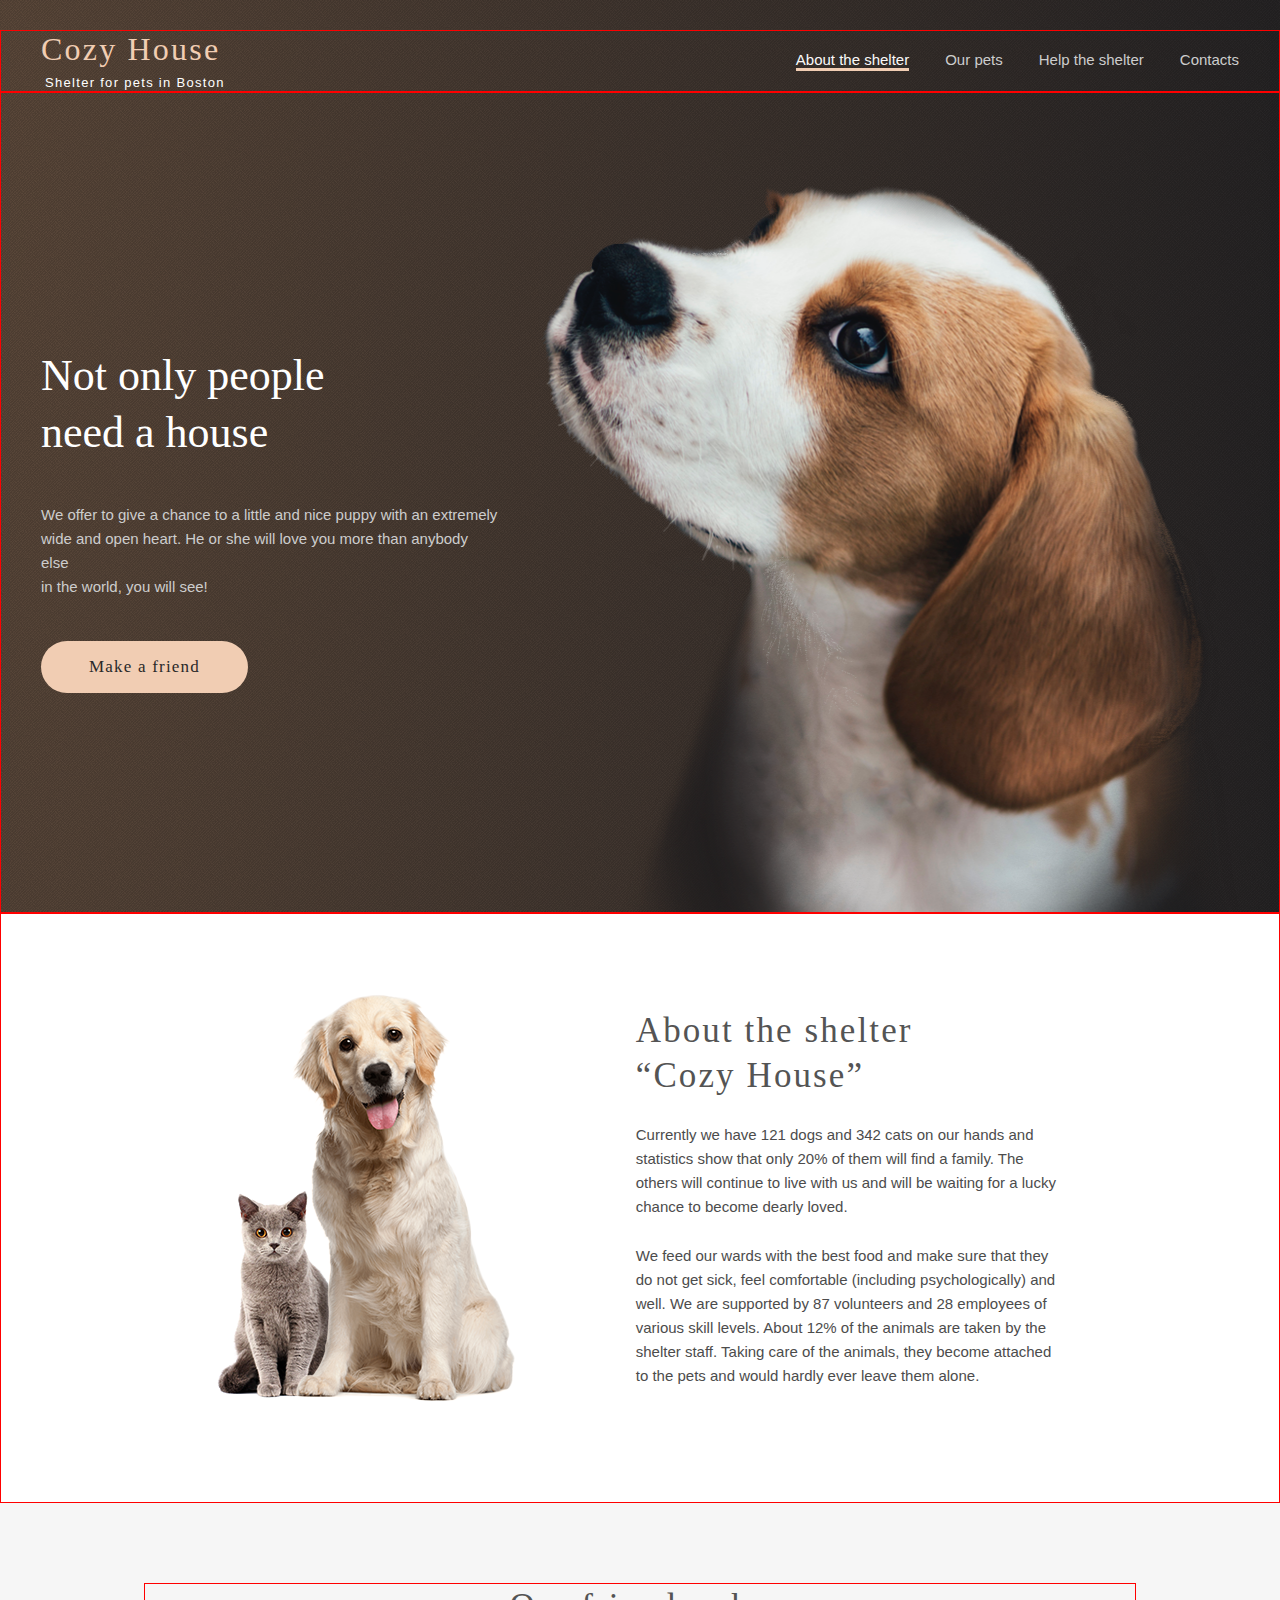
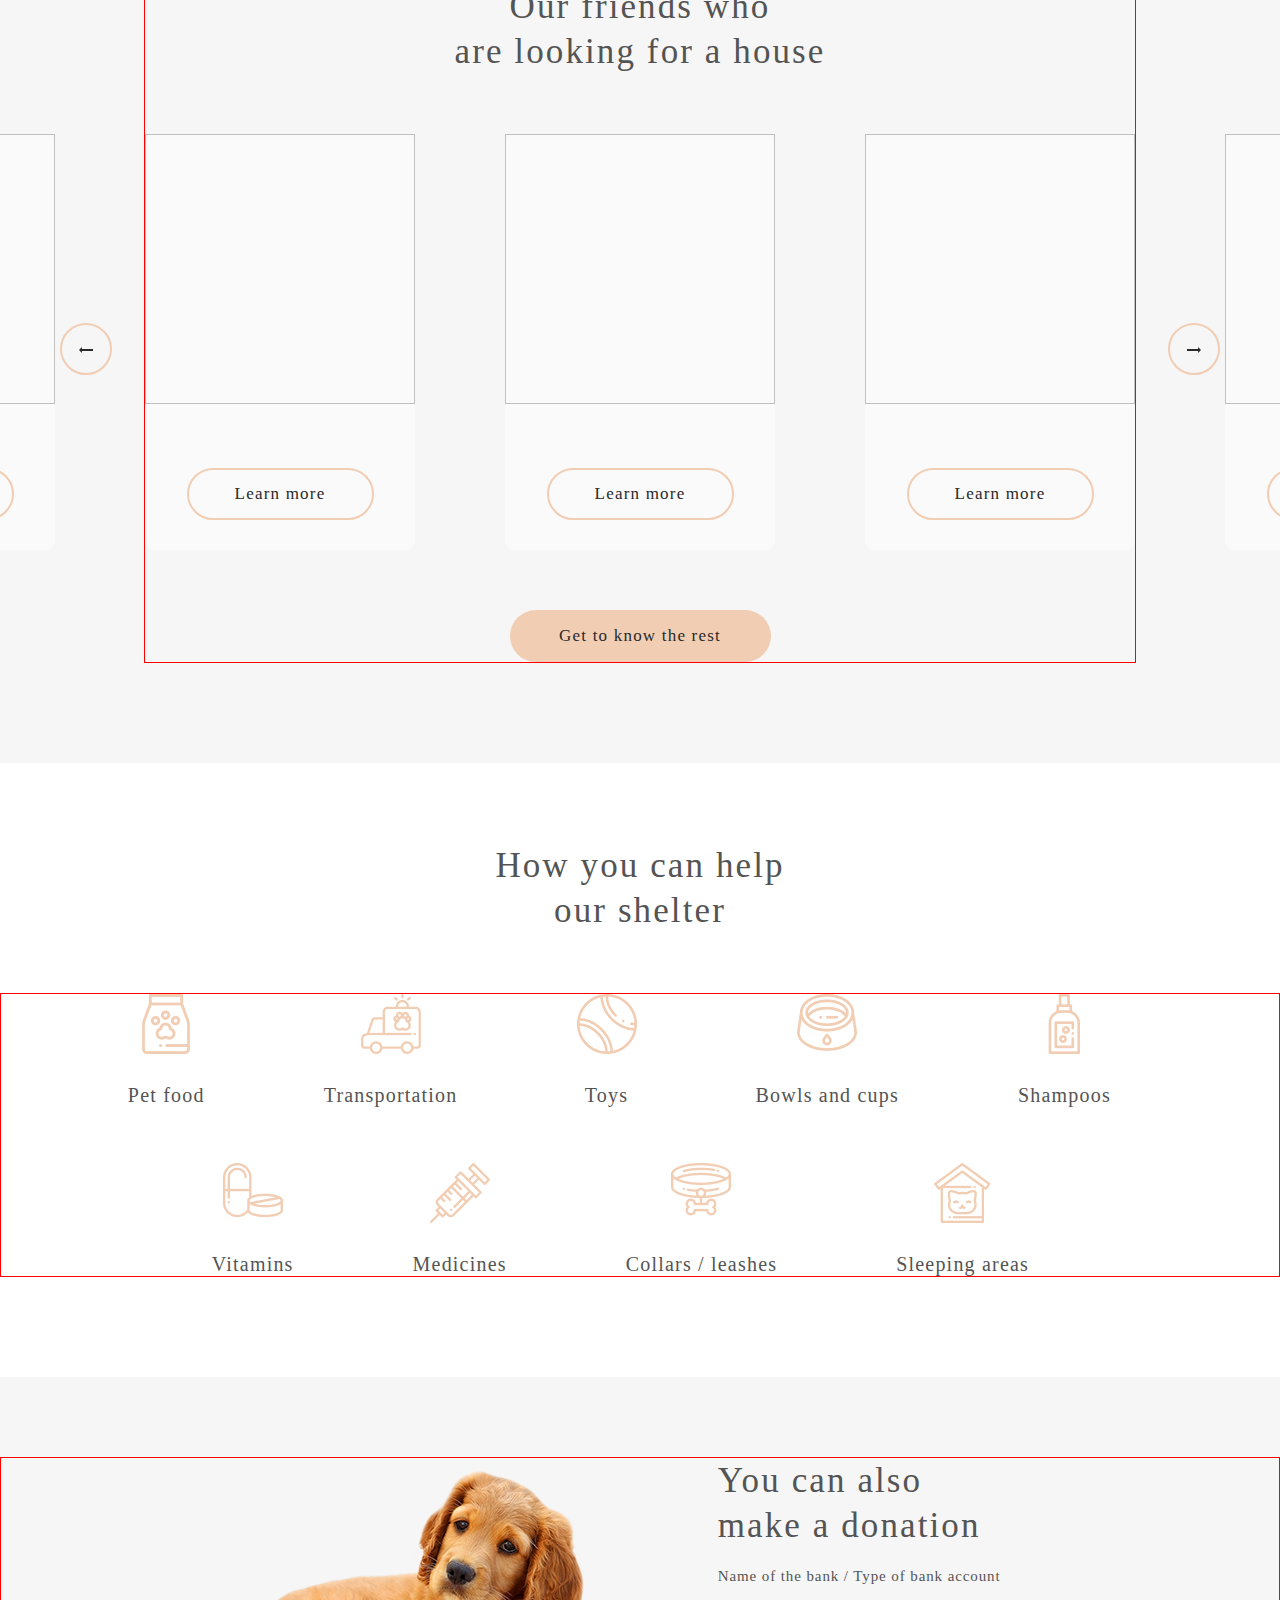
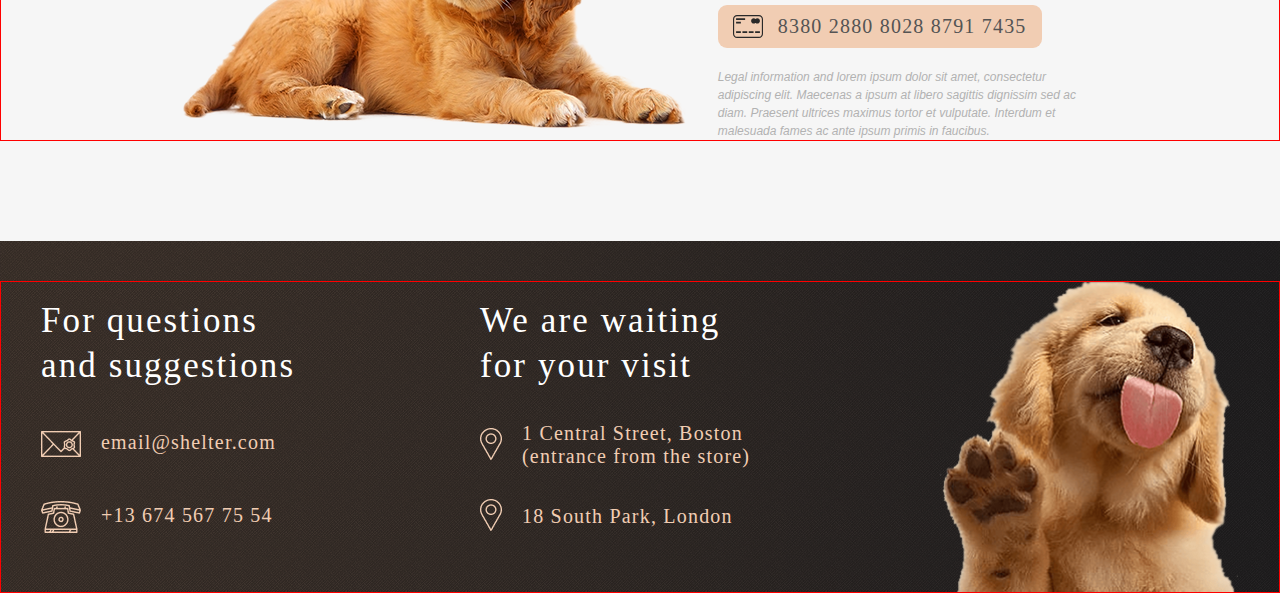
==== commit 1ebc52b6: "feat: add slider css" ====
--- a/shelter/pages/main/index.html
+++ b/shelter/pages/main/index.html
@@ -112,7 +112,7 @@
       <!--  SECTION OUR FRIENDS-->
       <section class="section-our-friends" id="our-friends">
         <div class="section-our-friends-wrapper wrapper">
-          <div class="our-friends-container">
+          <!-- <div class="our-friends-container"> -->
             <h3 class="our-friends-heading section-heading mobile-heading">
               Our friends who <br>
               are looking for a house
@@ -143,7 +143,7 @@
                 </div>
               </div>
             </a>
-          </div>
+          <!-- </div> -->
         </div>
       </section>
       <!--  SECTION HELP-->
--- a/shelter/pages/main/style.css
+++ b/shelter/pages/main/style.css
@@ -398,24 +398,31 @@
   justify-content: center;
 }
 
+.section-our-friends-wrapper {
+  position: relative;
+
+}
+
 .our-friends-heading {
   margin-bottom: 60px;
   text-align: center;
 }
 
 .slider-container {
-  max-width: 1280px;
+  max-width: 990px;
+  /* max-width: 1200px; */
   display: flex;
   flex-direction: row;
   justify-content: center;
   gap: 53px;
+  margin-left: auto;
+  margin-right: auto;
   margin-bottom: 60px;
-  position: relative;
-  overflow-x: hidden;
+  /* overflow-x: hidden; */
 }
 
 .slider-visible-wrapper {
-  width: 300%;
+  /* width: 300%; */
   display: flex;
   flex-direction: row;
   justify-content: flex-start;
@@ -449,11 +456,11 @@
 }
 
 .arrow_form.left {
-  left: -90px;
+  left: -85px;
 }
 
 .arrow_form.right {
-  right: -90px;
+  right: -85px;
 }
 
 .arrow-left.button,
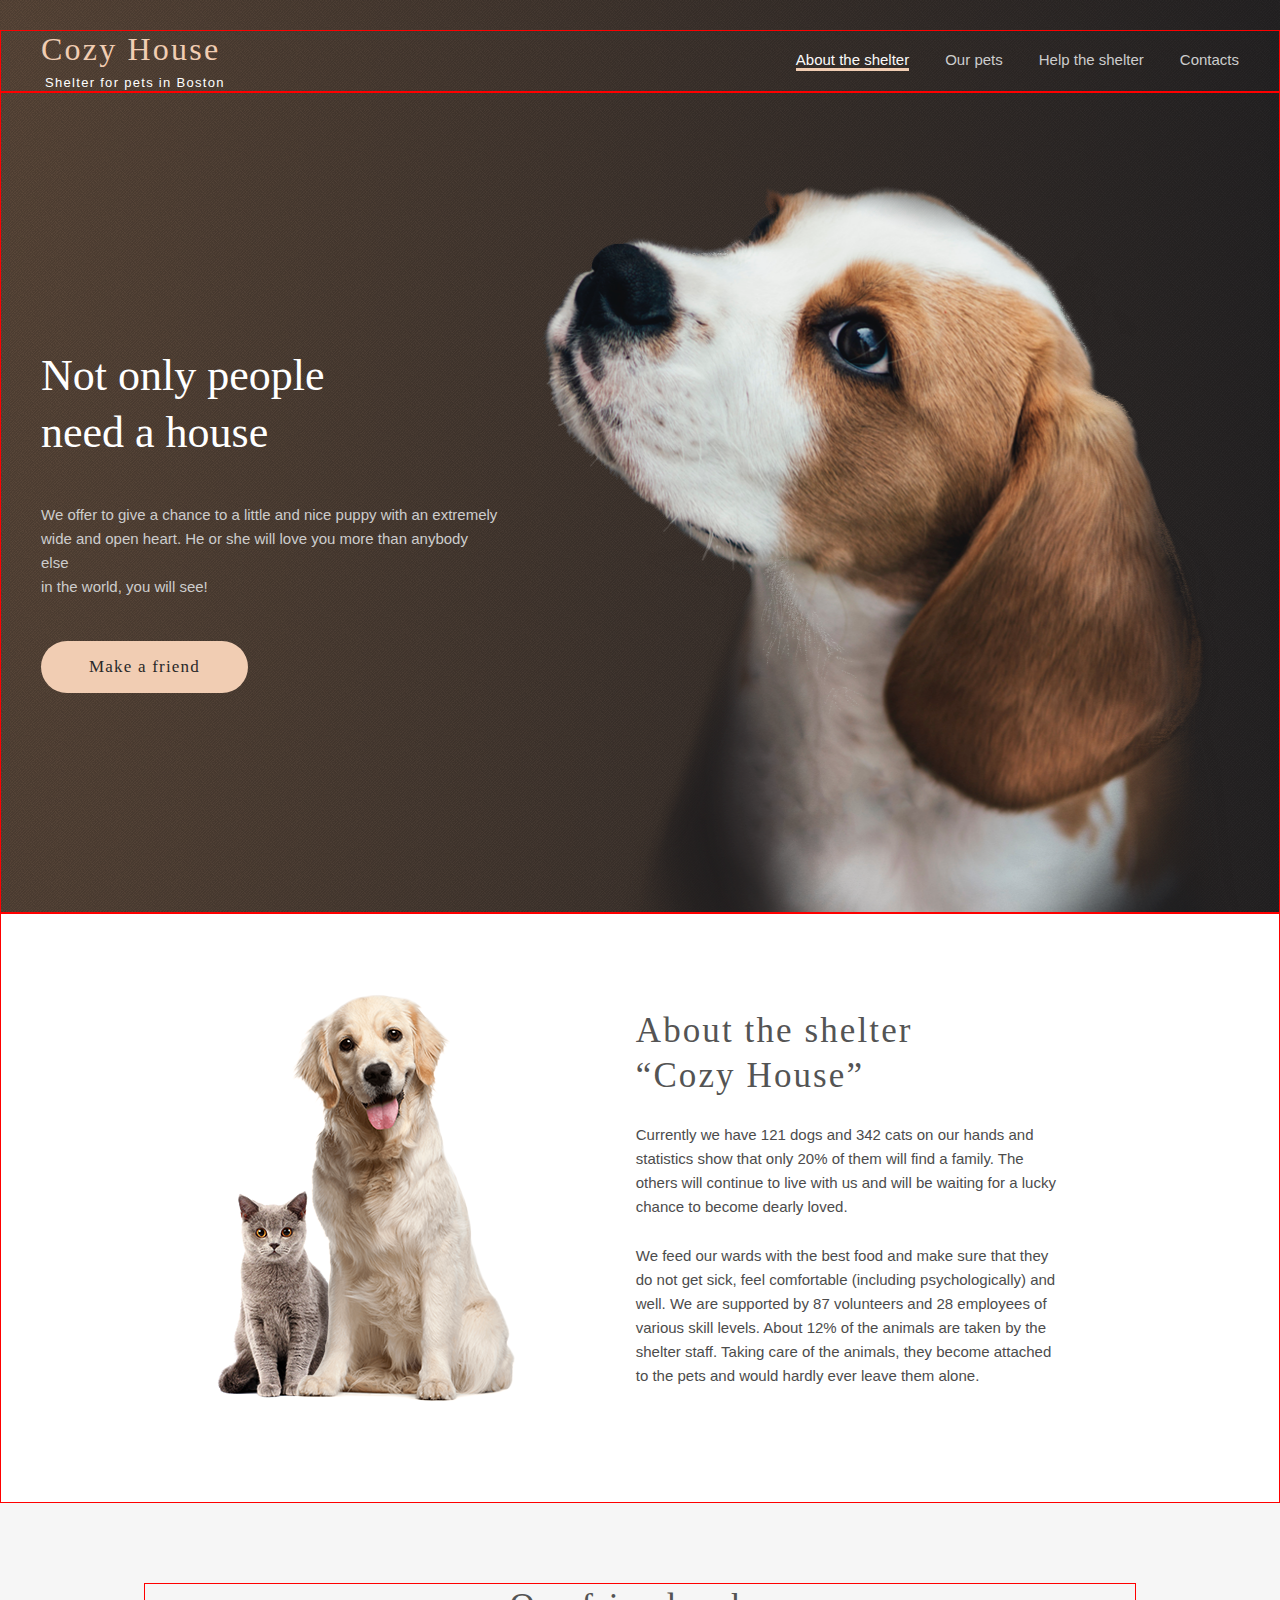
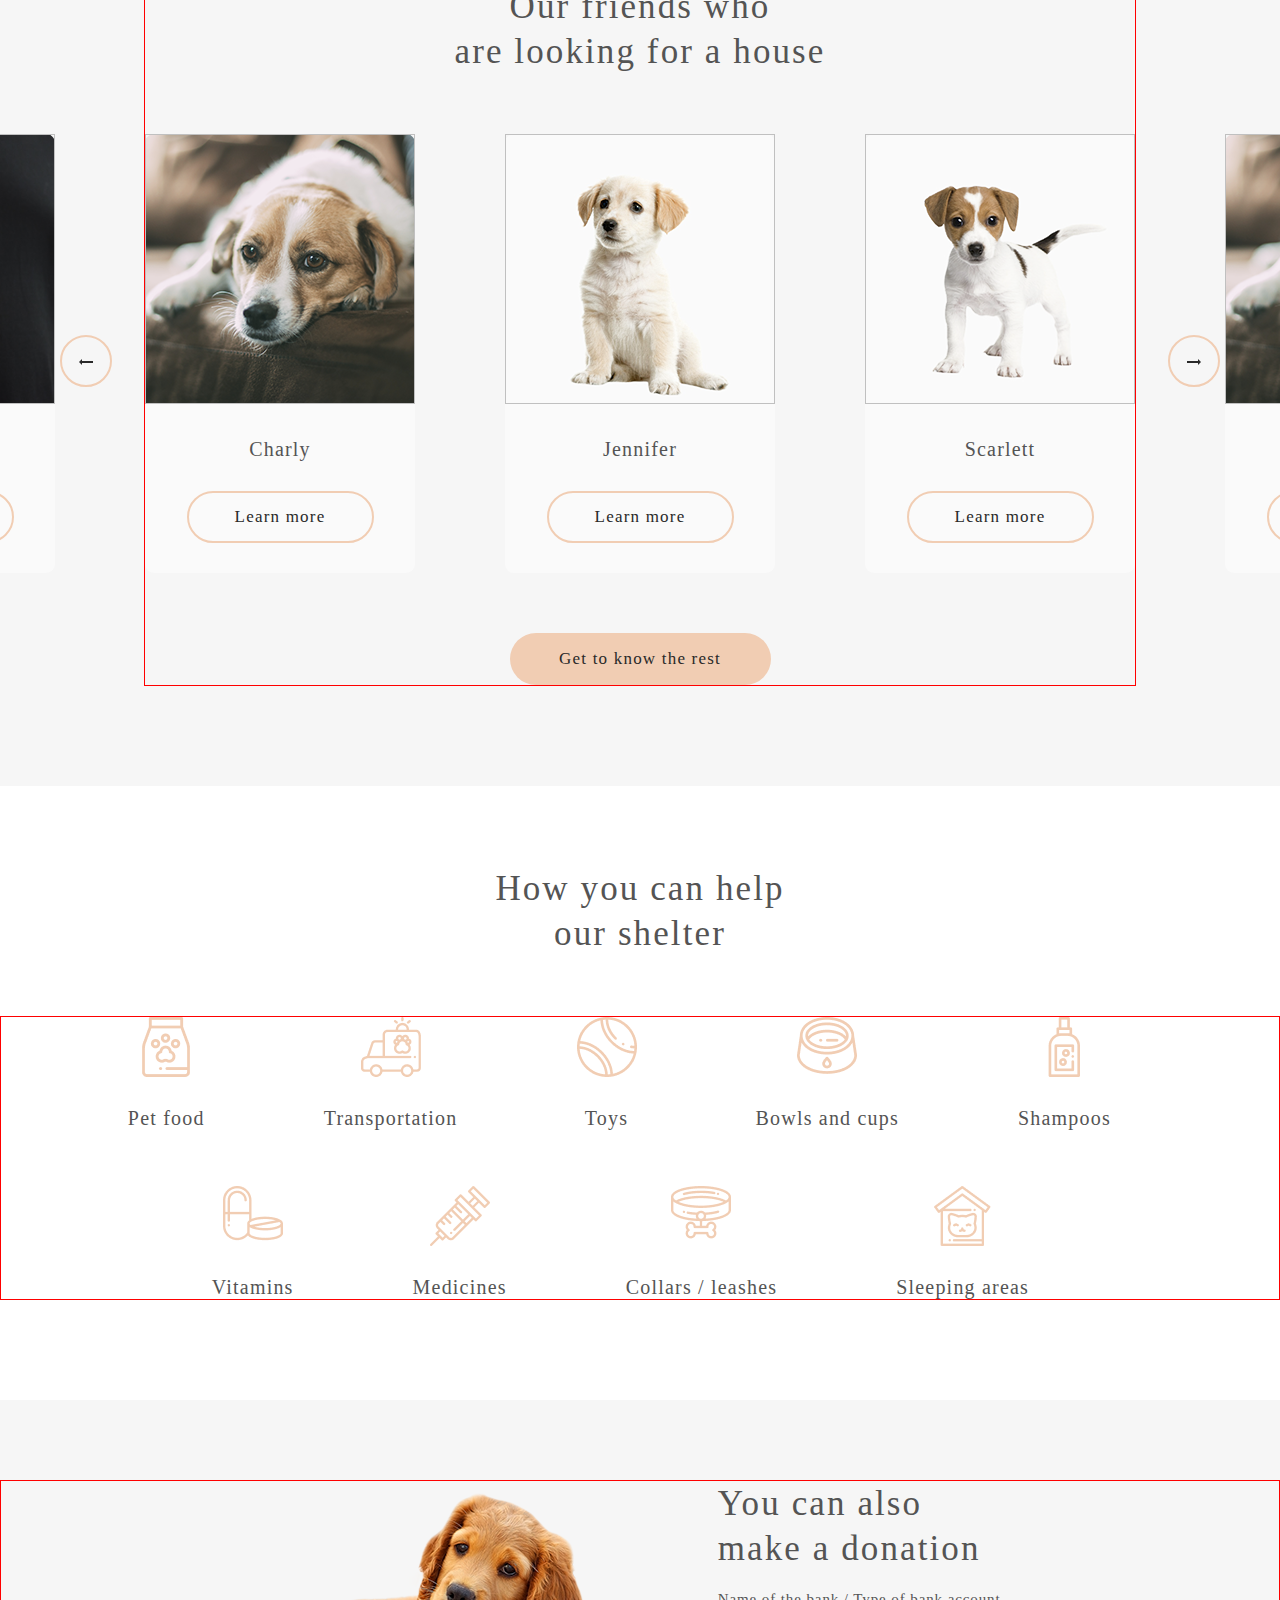
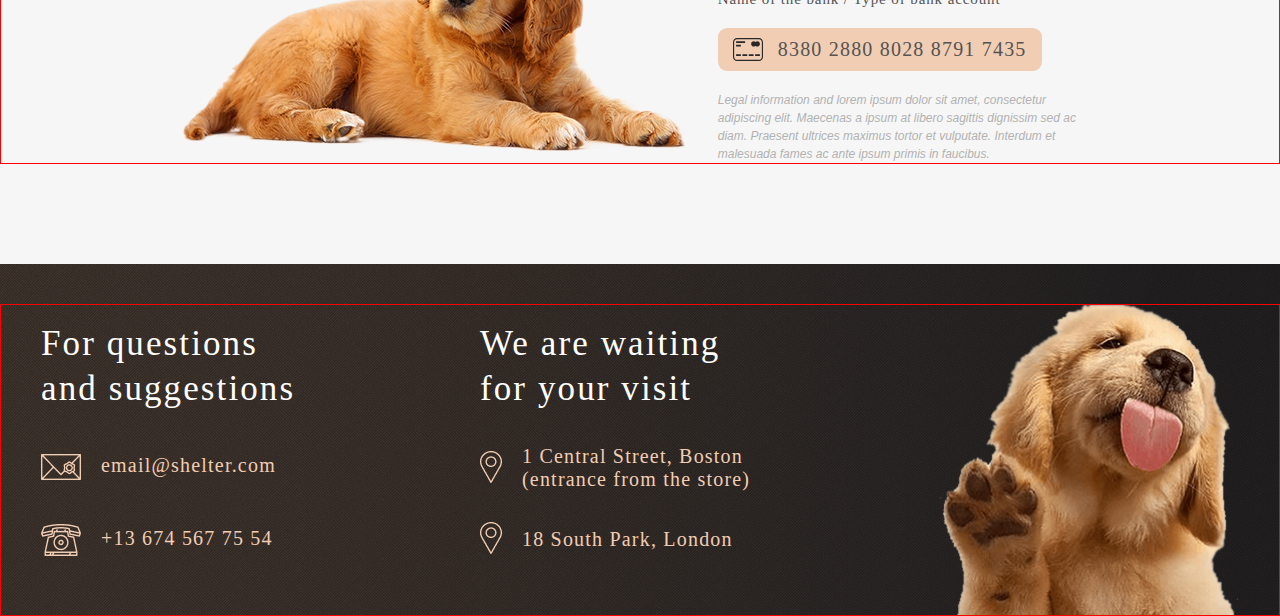
==== commit 51ef2f0c: "feat: add slider features" ====
--- a/shelter/pages/main/index.html
+++ b/shelter/pages/main/index.html
@@ -124,9 +124,9 @@
                 </button>
               </form>
               <div class="slider-visible-wrapper">
+                <div class="slider-images-container slider-part-zero"> </div>
                 <div class="slider-images-container slider-part-one"> </div>
                 <div class="slider-images-container slider-part-two"> </div>
-                <div class="slider-images-container slider-part-three"> </div>
               </div>
               <form class="arrow_form right">
                 <button type="button" class="arrow-right button">
--- a/shelter/pages/main/style.css
+++ b/shelter/pages/main/style.css
@@ -540,7 +540,7 @@
 
 .slider-card:hover button {
   background-color: #FDDCC4;
-  transition: 0.3s;
+  /* transition: 0.3s; */
 }
 
 .form_get-know {
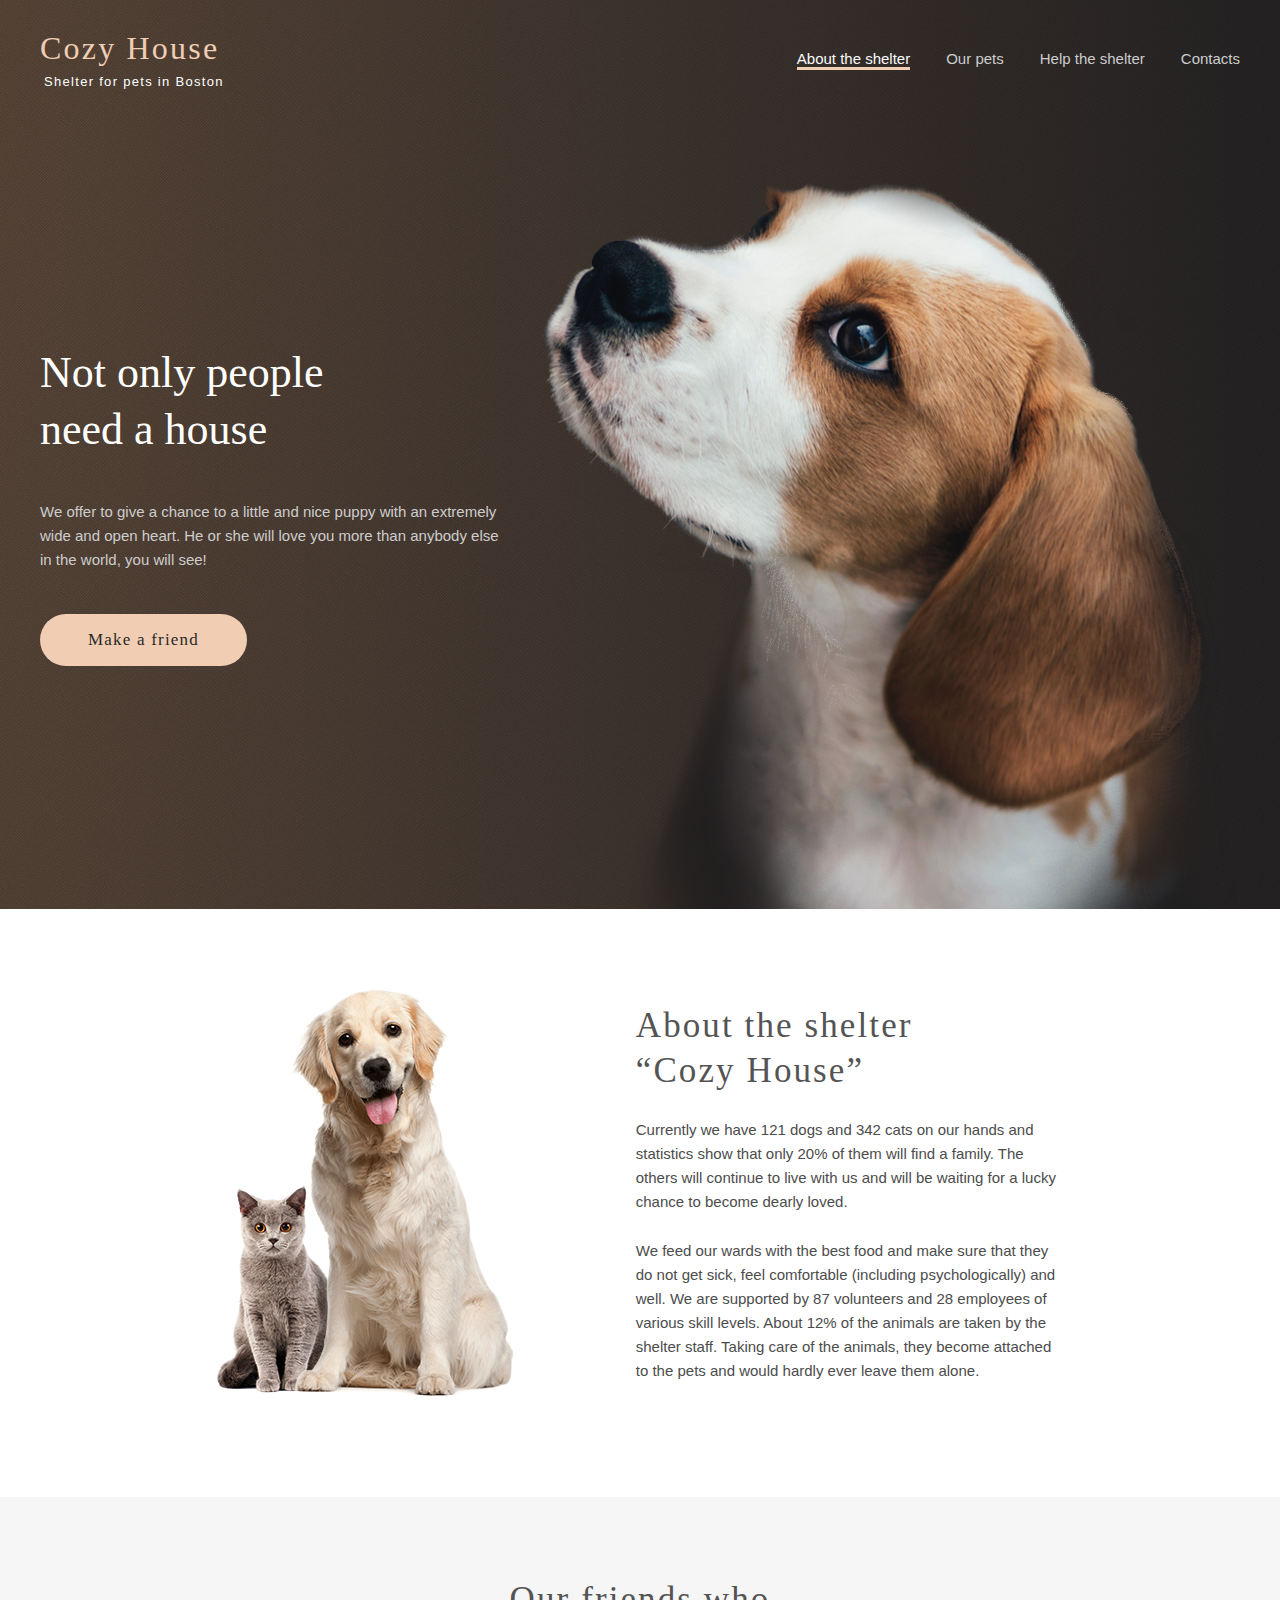
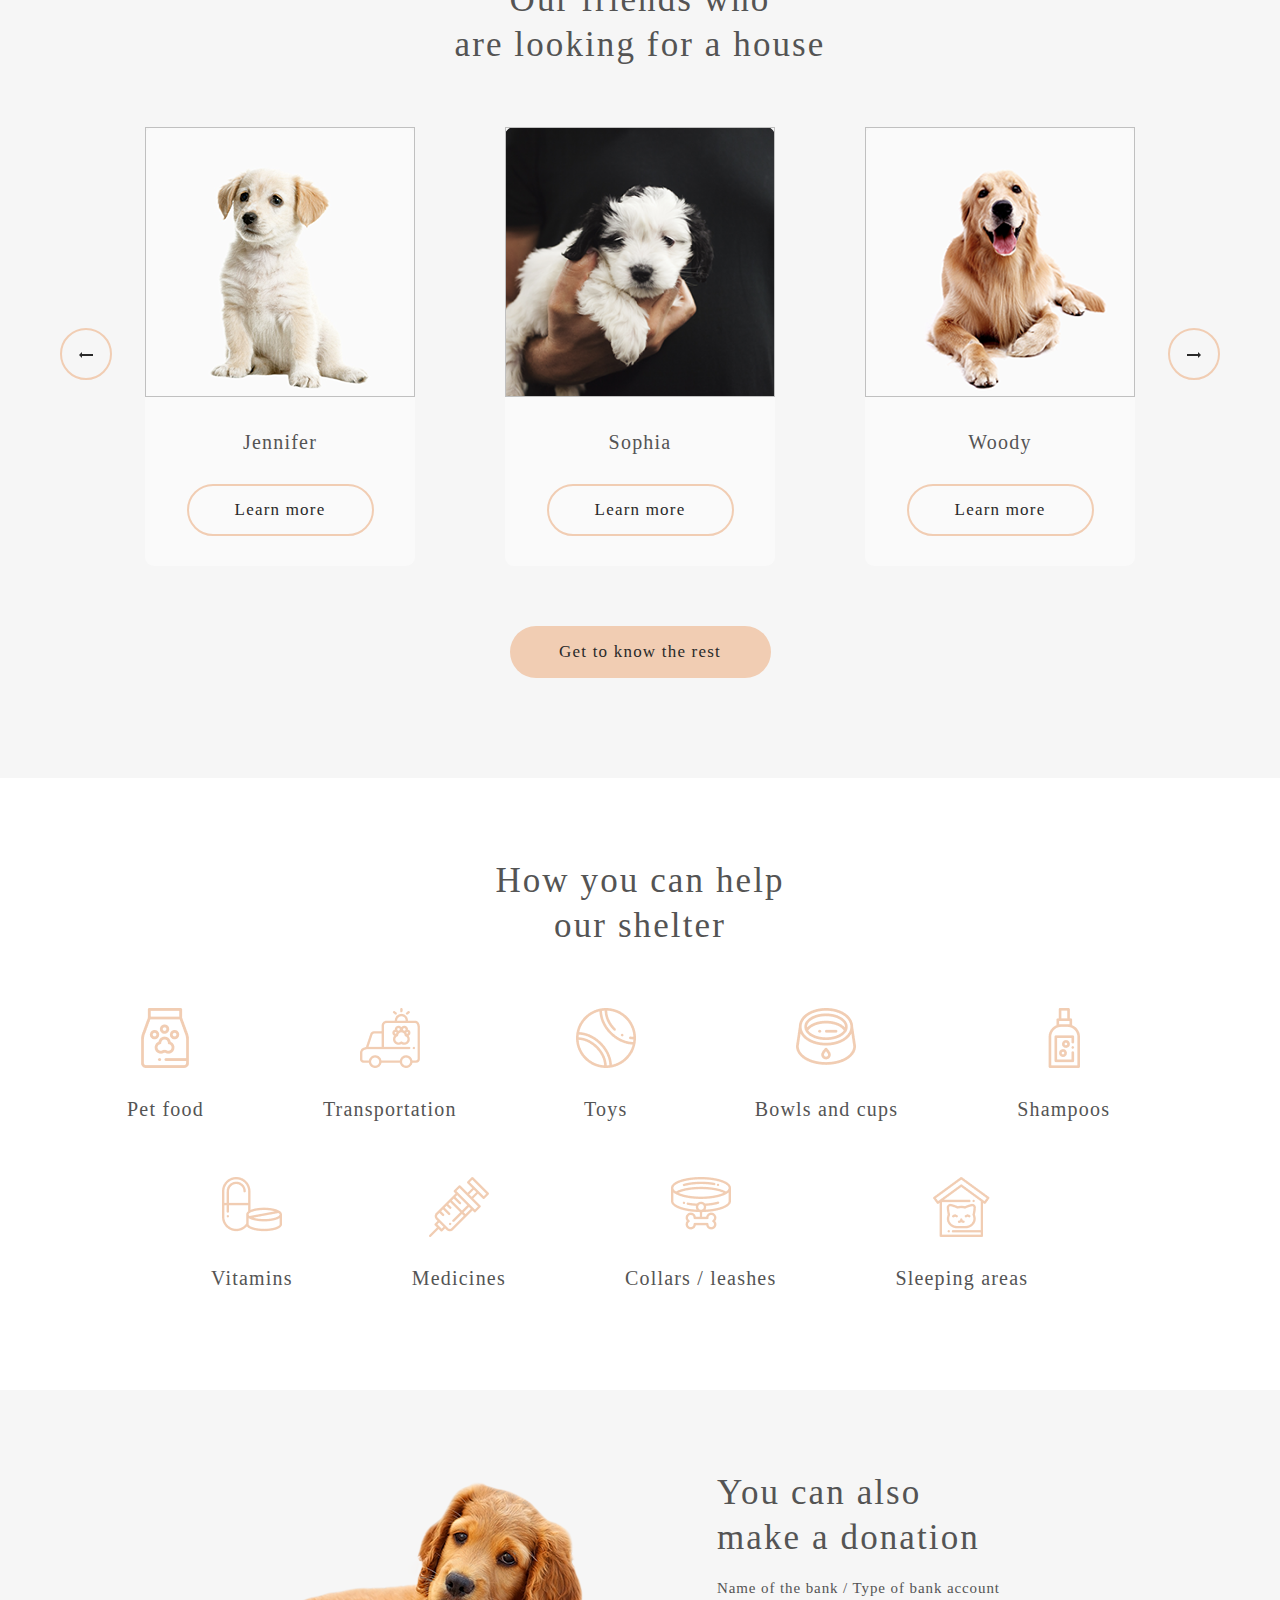
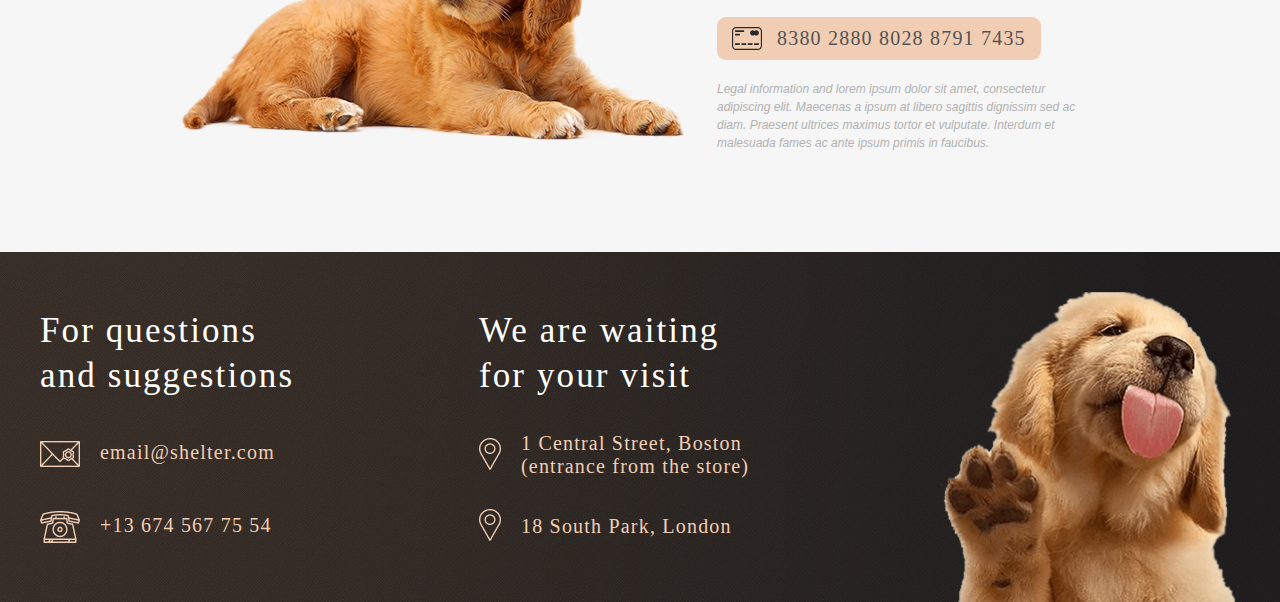
==== commit f56fbb6c: "feat: add slider adaptive" ====
--- a/shelter/pages/main/index.html
+++ b/shelter/pages/main/index.html
@@ -112,38 +112,36 @@
       <!--  SECTION OUR FRIENDS-->
       <section class="section-our-friends" id="our-friends">
         <div class="section-our-friends-wrapper wrapper">
-          <!-- <div class="our-friends-container"> -->
-            <h3 class="our-friends-heading section-heading mobile-heading">
-              Our friends who <br>
-              are looking for a house
-            </h3>
-            <div class="slider-container">
-              <form class="arrow_form left">
-                <button type="button" class="arrow-left button">
-                  <img src="../../assets/arrow.png" alt="slider-arrow" class="arrow-img arrow-left">
-                </button>
-              </form>
-              <div class="slider-visible-wrapper">
-                <div class="slider-images-container slider-part-zero"> </div>
-                <div class="slider-images-container slider-part-one"> </div>
-                <div class="slider-images-container slider-part-two"> </div>
-              </div>
-              <form class="arrow_form right">
-                <button type="button" class="arrow-right button">
-                  <img src="../../assets/arrow.png" alt="slider-arrow" class="arrow-img arrow-right">
-                </button>
-              </form>
-            </div>
-            <a href="https://rolling-scopes-school.github.io/elenaanisimova-JSFE2023Q1/shelter/pages/our-pets/">
-              <div class="buttons form_get-know">
-                <div class="button_get-know button">
-                  <span class="button-text">
-                    Get to know the rest
-                  </span>
-                </div>
-              </div>
-            </a>
-          <!-- </div> -->
+          <h3 class="our-friends-heading section-heading mobile-heading">
+            Our friends who <br>
+            are looking for a house
+          </h3>
+          <div class="slider-container">
+            <form class="arrow_form left">
+              <button type="button" class="arrow-left button">
+                <img src="../../assets/arrow.png" alt="slider-arrow" class="arrow-img arrow-left">
+              </button>
+            </form>
+            <div class="slider-visible-wrapper">
+              <div class="slider-images-container slider-part-zero"> </div>
+              <div class="slider-images-container slider-part-one"> </div>
+              <div class="slider-images-container slider-part-two"> </div>
+            </div>
+            <form class="arrow_form right">
+              <button type="button" class="arrow-right button">
+                <img src="../../assets/arrow.png" alt="slider-arrow" class="arrow-img arrow-right">
+              </button>
+            </form>
+          </div>
+          <a href="https://rolling-scopes-school.github.io/elenaanisimova-JSFE2023Q1/shelter/pages/our-pets/">
+            <div class="buttons form_get-know">
+              <div class="button_get-know button">
+                <span class="button-text">
+                  Get to know the rest
+                </span>
+              </div>
+            </div>
+          </a>
         </div>
       </section>
       <!--  SECTION HELP-->
--- a/shelter/pages/main/style.css
+++ b/shelter/pages/main/style.css
@@ -26,7 +26,7 @@
   min-height: 100vh;
   margin: 0 auto;
   padding: 0;
-  /* overflow-x: hidden; */
+  overflow-x: hidden;
   width: 100%;
   background-image: radial-gradient(100% 215.42% at 0% 0%, #5B483A 0%, #262425 100%);
 }
@@ -54,7 +54,7 @@
 .wrapper {
   max-width: 1280px;
   margin: 0 auto;
-  border: 1px solid red;
+  /* border: 1px solid red; */
 }
 
 .background-container {
@@ -400,7 +400,7 @@
 
 .section-our-friends-wrapper {
   position: relative;
-
+  /* overflow-x: hidden; */
 }
 
 .our-friends-heading {
@@ -410,7 +410,7 @@
 
 .slider-container {
   max-width: 990px;
-  /* max-width: 1200px; */
+  max-height: 439px;
   display: flex;
   flex-direction: row;
   justify-content: center;
@@ -418,7 +418,11 @@
   margin-left: auto;
   margin-right: auto;
   margin-bottom: 60px;
-  /* overflow-x: hidden; */
+  overflow-x: hidden;
+  
+  /* overflow-y:auto !important; */
+
+  /* border: 1px solid red; */
 }
 
 .slider-visible-wrapper {
@@ -480,19 +484,6 @@
   width: 270px;
   height: 270px;
   margin-bottom: 30px;
-}
-
-.kathrine.pet-img {
-  background: url(../../assets/pets-katrine.png);
-
-}
-
-.jennifer.pet-img {
-  background: url(../../assets/pets-jennifer.png);
-}
-
-.woody.pet-img {
-  background: url(../../assets/pets-woody.png);
 }
 
 .pet-name {
@@ -790,9 +781,13 @@
   }
 
   /* SLIDER  */
-
-  .slider-card.woody {
+/* 
+  .slider-card.third-card {
     display: none;
+  } */
+
+  .slider-container {
+    max-width: 630px;
   }
 
   .help-item.vitamins {
@@ -909,13 +904,17 @@
     min-width: 302px;
   }
 
+  .slider-container {
+    gap: 3vw;
+  }
   .slider-images-container {
     gap: 6.2vw;
   }
-
-  .slider-container {
-    gap: 3vw;
-  }
+  /* .arrow_form {
+    height: 52px;
+    position: absolute;
+    bottom: -71px;
+  } */
 }
 
 @media screen and (max-width: 785px) {
@@ -1019,13 +1018,15 @@
   }
 
   .slider-container {
-    position: relative;
+    /* position: relative; */
     margin-bottom: 114px;
   }
 
   .arrow_form {
+    height: 52px;
     position: absolute;
     bottom: -71px;
+    top:auto
   }
 
   .arrow_form.left {
@@ -1195,13 +1196,13 @@
   }
 
   .slider-container {
-    position: relative;
+    /* position: relative; */
     margin-bottom: 114px;
   }
 
   .arrow_form {
     position: absolute;
-    bottom: -71px;
+    bottom: 80px;
   }
 
   .arrow_form.left {
@@ -1350,18 +1351,14 @@
     margin-right: 15vw;
   }
 
-
   .about-section-img {
     width: calc(47vw);
     min-width: 260px;
   }
 
-  .slider-card.jennifer {
-    display: none;
-  }
-
   .slider-container {
     justify-content: center;
+    max-width: 270px;
   }
 }
 
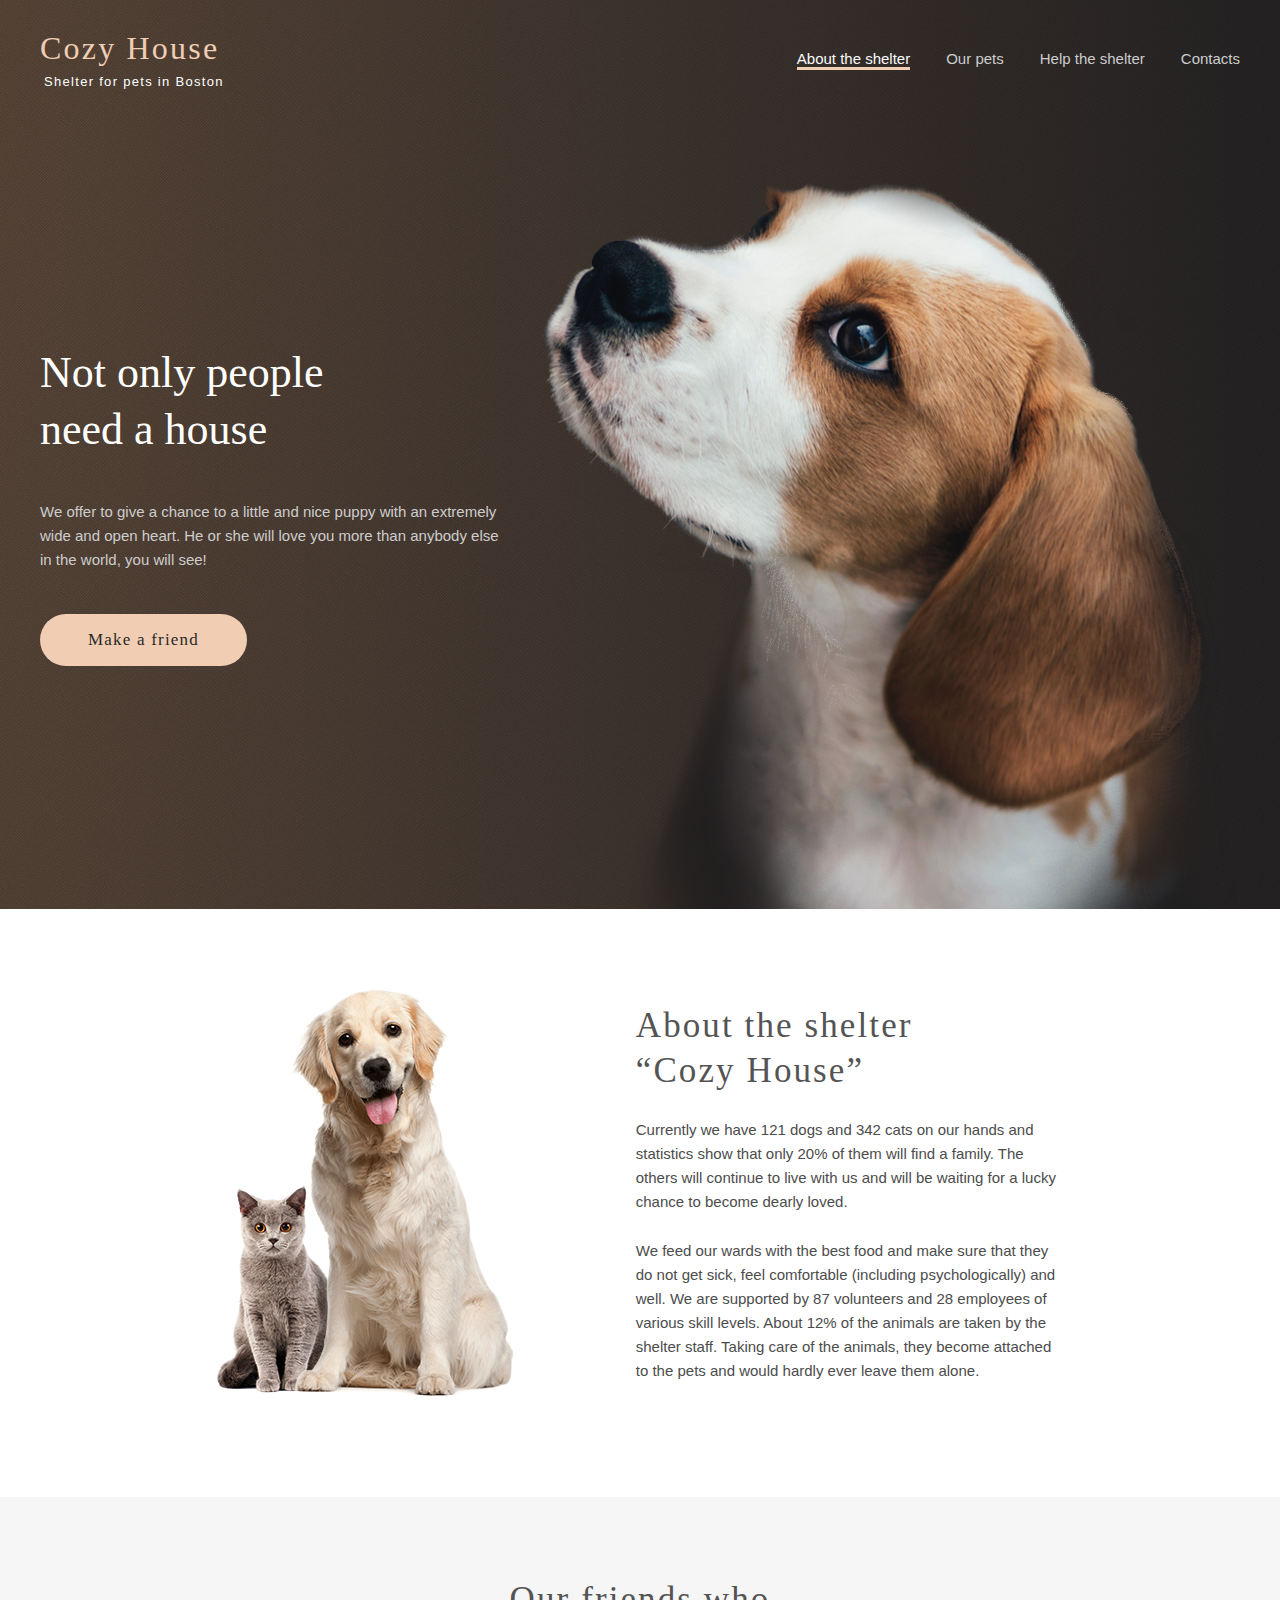
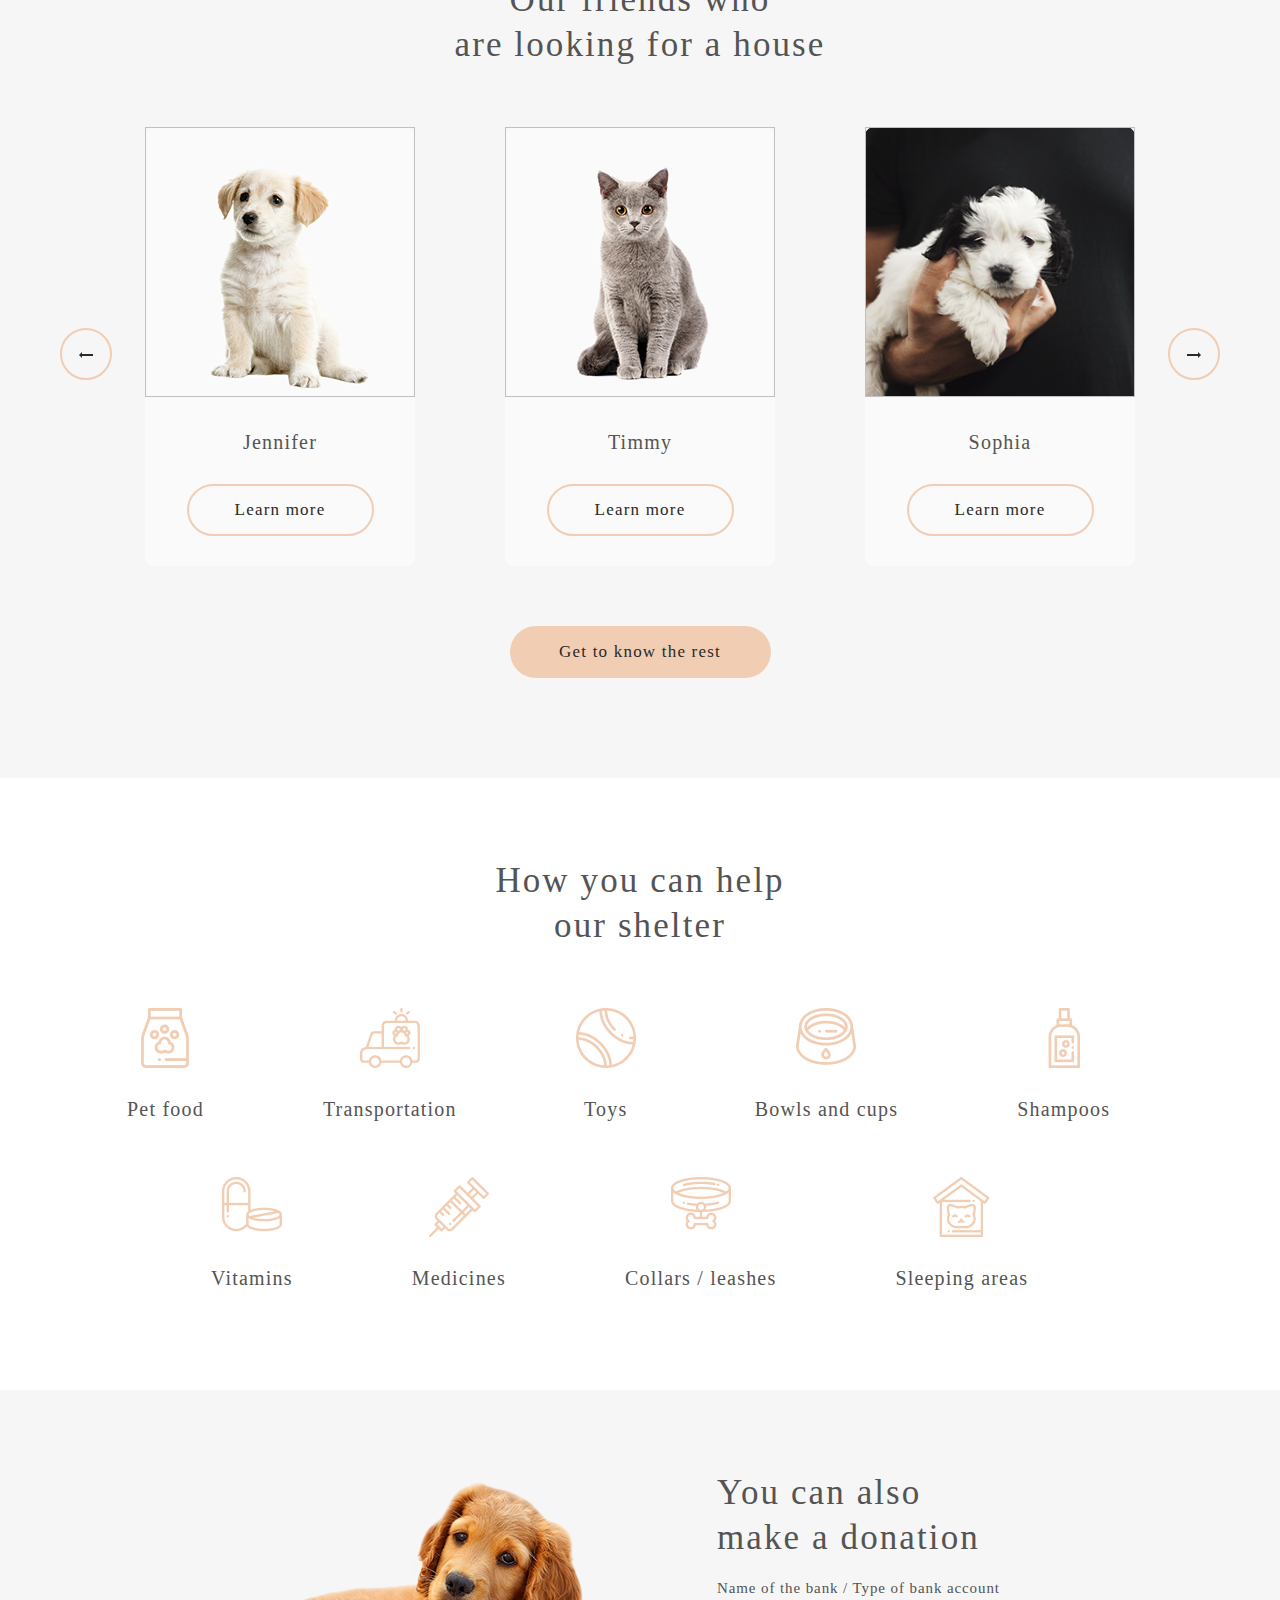
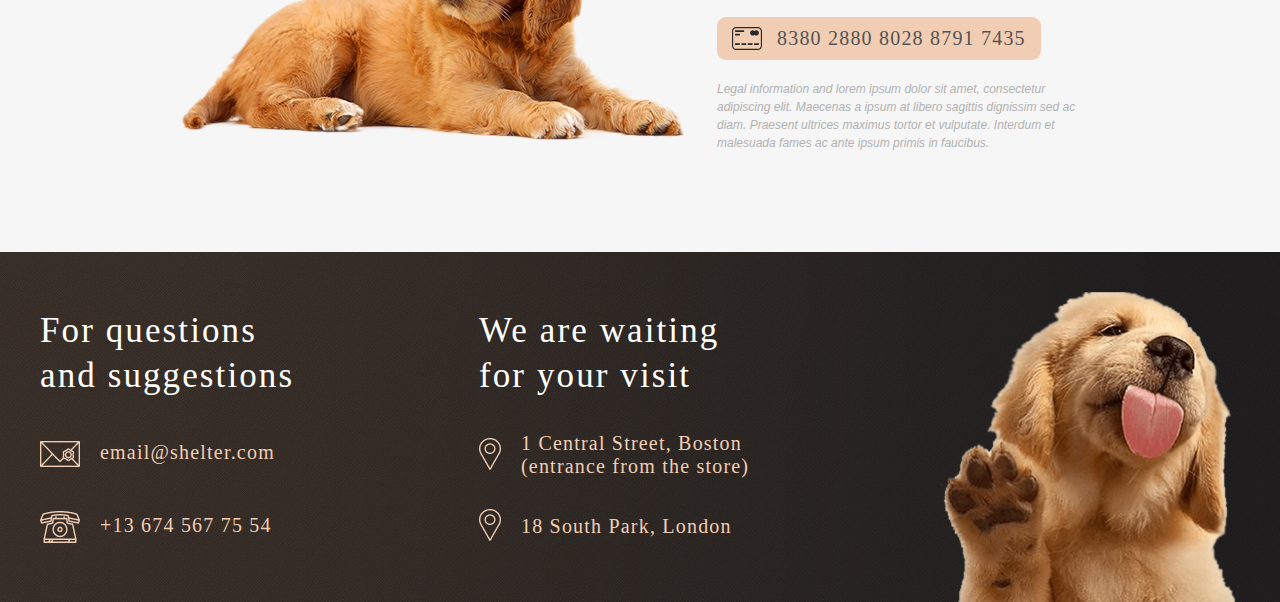
==== commit b9ddcbdf: "feat: update pets page burger links" ====
--- a/shelter/pages/main/index.html
+++ b/shelter/pages/main/index.html
@@ -41,7 +41,7 @@
           </div>
           <div class="burger-menu-container">
             <ul class="burger-list">
-              <li class="burger-list-item burger-link "><a class="not-active"> About the shelter</a></li>
+              <li class="burger-list-item burger-link"><a class="not-active"> About the shelter</a></li>
               <li class="burger-list-item"><a
                   href="https://rolling-scopes-school.github.io/elenaanisimova-JSFE2023Q1/shelter/pages/our-pets/"
                   class="burger-link active">Our pets</a></li>
@@ -142,6 +142,32 @@
               </div>
             </div>
           </a>
+          <div class="pop-up-back"></div>
+          <div class="pop-up-container">
+            <div class="pop-up-close-button">
+              <div class="cross-pop-up">+</div>
+            </div>
+            <div class="pop-up-image"></div>
+            <div class="pop-up-text-container">
+              <div class="pop-up-pet-name"></div>
+              <div class="pet-type"></div>
+              <div class="pet-desription"></div>
+              <ul>
+                <li class="pet-age list-item">
+                  <div class="list-text"><b>Age: </b><span class="popup-list-item pet-age"></span></div>
+                </li>
+                <li class="pet-vaccines list-item">
+                  <div class="list-text"><b>Inoculations:</b> <span class="popup-list-item pet-vaccines"></span></div>
+                </li>
+                <li class="pet-diseases list-item">
+                  <div class="list-text"><b>Diseases: </b><span class="popup-list-item pet-diseases"></span></div>
+                </li>
+                <li class="pet-parasites list-item">
+                  <div class="list-text"><b>Parasites: </b><span class="popup-list-item pet-parasites"></span></div>
+                </li>
+              </ul>
+            </div>
+          </div>
         </div>
       </section>
       <!--  SECTION HELP-->
--- a/shelter/pages/main/style.css
+++ b/shelter/pages/main/style.css
@@ -389,6 +389,7 @@
 }
 
 /* SECTION OUR FRIENDS/SLIDER */
+
 .section-our-friends {
   background-color: #F6F6F6;
   color: #545454;
@@ -419,10 +420,7 @@
   margin-right: auto;
   margin-bottom: 60px;
   overflow-x: hidden;
-  
-  /* overflow-y:auto !important; */
-
-  /* border: 1px solid red; */
+
 }
 
 .slider-visible-wrapper {
@@ -488,6 +486,128 @@
 
 .pet-name {
   margin-bottom: 30px;
+}
+
+/* POP UP  */
+
+.pop-up-back {
+  width: 100vw;
+  height: 100vh;
+  position: fixed;
+  top: 0;
+  left: 0;
+  background-color: #000;
+  opacity: 0.5;
+  transition: 0.3s all linear;
+  overflow: hidden;
+  display: none;
+  z-index: 11;
+}
+
+.pop-up-container {
+  z-index: 100;
+  height: 500px;
+  width: 900px;
+  position: fixed;
+  top: 50%;
+  left: 50%;
+  margin-top: -250px;
+  margin-left: -450px;
+  border-radius: 9px;
+  background-color: #FAFAFA;
+  display: none;
+  flex-direction: row;
+}
+
+.appear {
+  display: flex;
+}
+
+.appearing-block {
+  transition: 0.3s all linear;
+  display: block;
+}
+
+.no-scroll {
+  overflow-y: hidden;
+}
+
+.pop-up-image {
+  width: 500px;
+  height: 500px;
+  background-repeat: no-repeat;
+  background-size: cover;
+}
+
+.pop-up-text-container {
+  padding: 50px 20px 88px 29px
+}
+
+.pop-up-pet-name {
+  font-family: Georgia;
+  font-size: 35px;
+  font-weight: 400;
+  line-height: 45px;
+  letter-spacing: 0.06em;
+  text-align: left;
+  margin-bottom: 10px;
+}
+
+.pet-type {
+  font-family: Georgia;
+  font-size: 20px;
+  font-weight: 400;
+  line-height: 23px;
+  letter-spacing: 0.06em;
+  text-align: left;
+  margin-bottom: 40px;
+}
+
+.pet-desription {
+  font-family: Georgia;
+  font-size: 15px;
+  font-weight: 400;
+  line-height: 17px;
+  letter-spacing: 0.06em;
+  text-align: left;
+  max-width: 350px;
+  margin-bottom: 40px;
+}
+
+.list-text {
+  color: black;
+}
+
+.list-item {
+  margin-left: 15px;
+  margin-bottom: 10px;
+  color: #F1CDB3;
+}
+
+.pop-up-close-button {
+  position: absolute;
+  width: 52px;
+  height: 52px;
+  border-radius: 50px;
+
+  border: 2px solid #F1CDB3;
+  font-size: 39px;
+  top: -48px;
+  right: -42px;
+  display: flex;
+  justify-content: center;
+  cursor: pointer;
+  transition: 0.4s;
+}
+
+.pop-up-close-button:hover {
+  background-color: #cdcdcda1;
+  transform: rotate(45deg);
+}
+
+.cross-pop-up {
+  transform: rotate(45deg);
+  color: #292929
 }
 
 .paragraph-20,
@@ -781,7 +901,7 @@
   }
 
   /* SLIDER  */
-/* 
+  /* 
   .slider-card.third-card {
     display: none;
   } */
@@ -844,6 +964,41 @@
 }
 
 @media screen and (max-width: 1060px) {
+
+
+  .pop-up-container {
+    height: 350px;
+    width: 630px;
+    top: 50%;
+    left: 50%;
+    margin-top: -175px;
+    margin-left: -315px;
+  }
+
+  .pop-up-image {
+    height: 350px;
+    width: 350px;
+  }
+
+  .pet-desription {
+    max-width: 260px;
+    margin-bottom: 20px;
+    font-size: 13px;
+  }
+
+  .pet-type {
+    margin-bottom: 20px;
+  }
+
+  .list-item {
+    font-size: 15px;
+    margin-bottom: 5px;
+  }
+
+  .pop-up-text-container {
+    padding: 10px 9px 37px 11px;
+  }
+
   .footer {
     padding-top: 14px;
   }
@@ -907,9 +1062,11 @@
   .slider-container {
     gap: 3vw;
   }
+
   .slider-images-container {
     gap: 6.2vw;
   }
+
   /* .arrow_form {
     height: 52px;
     position: absolute;
@@ -1026,7 +1183,7 @@
     height: 52px;
     position: absolute;
     bottom: -71px;
-    top:auto
+    top: auto
   }
 
   .arrow_form.left {
@@ -1035,6 +1192,35 @@
 
   .arrow_form.right {
     right: calc(50% - 92px);
+  }
+
+  .pop-up-image {
+    display: none;
+  }
+
+  .pop-up-container {
+    height: 341px;
+    width: 240px;
+    border-radius: 9px;
+    top: 50%;
+    left: 50%;
+    margin-top: -170px;
+    margin-left: -120px;
+  }
+
+  .pop-up-text-container {
+    padding: 10px;
+  }
+
+  .pop-up-pet-name,
+  .pet-type {
+    text-align: center;
+  }
+
+  .pet-desription {
+    line-height: 14px;
+    text-align: justify;
+    letter-spacing: normal;
   }
 
   /* HELP SECTION */
